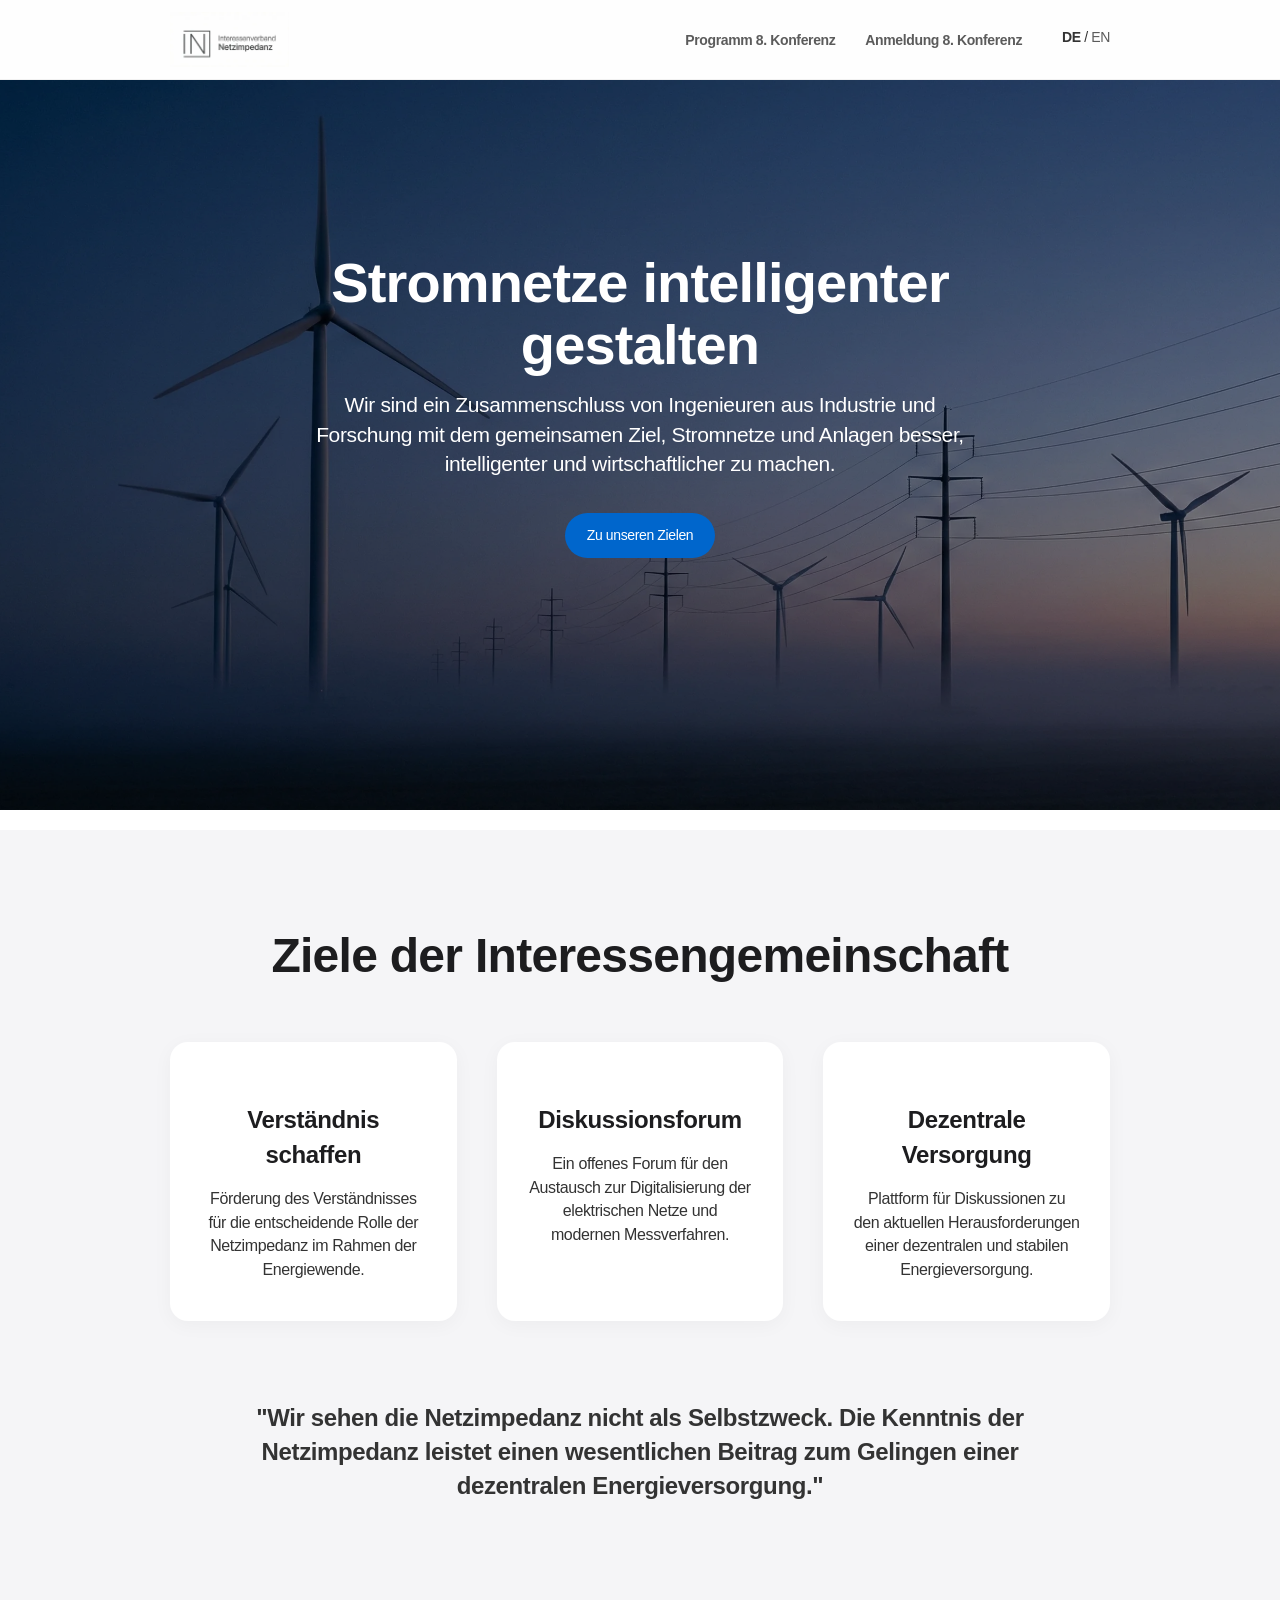
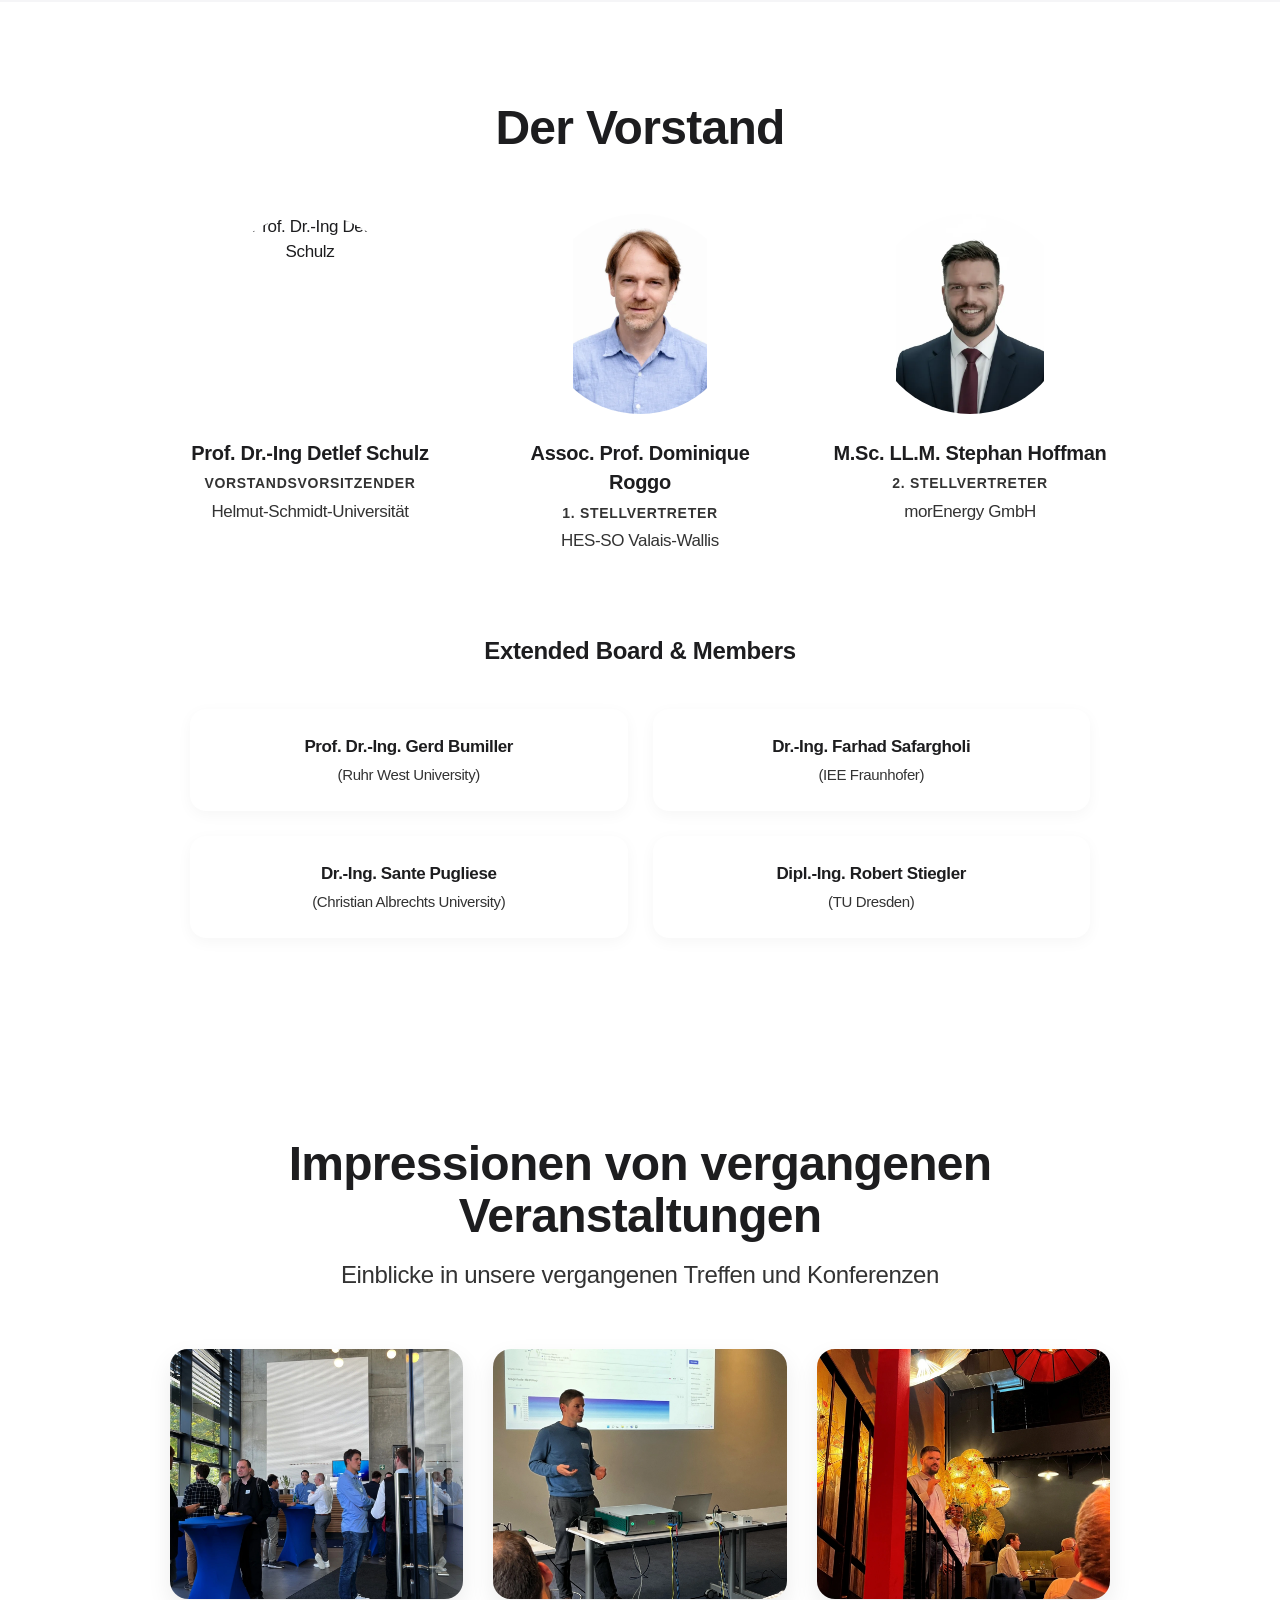
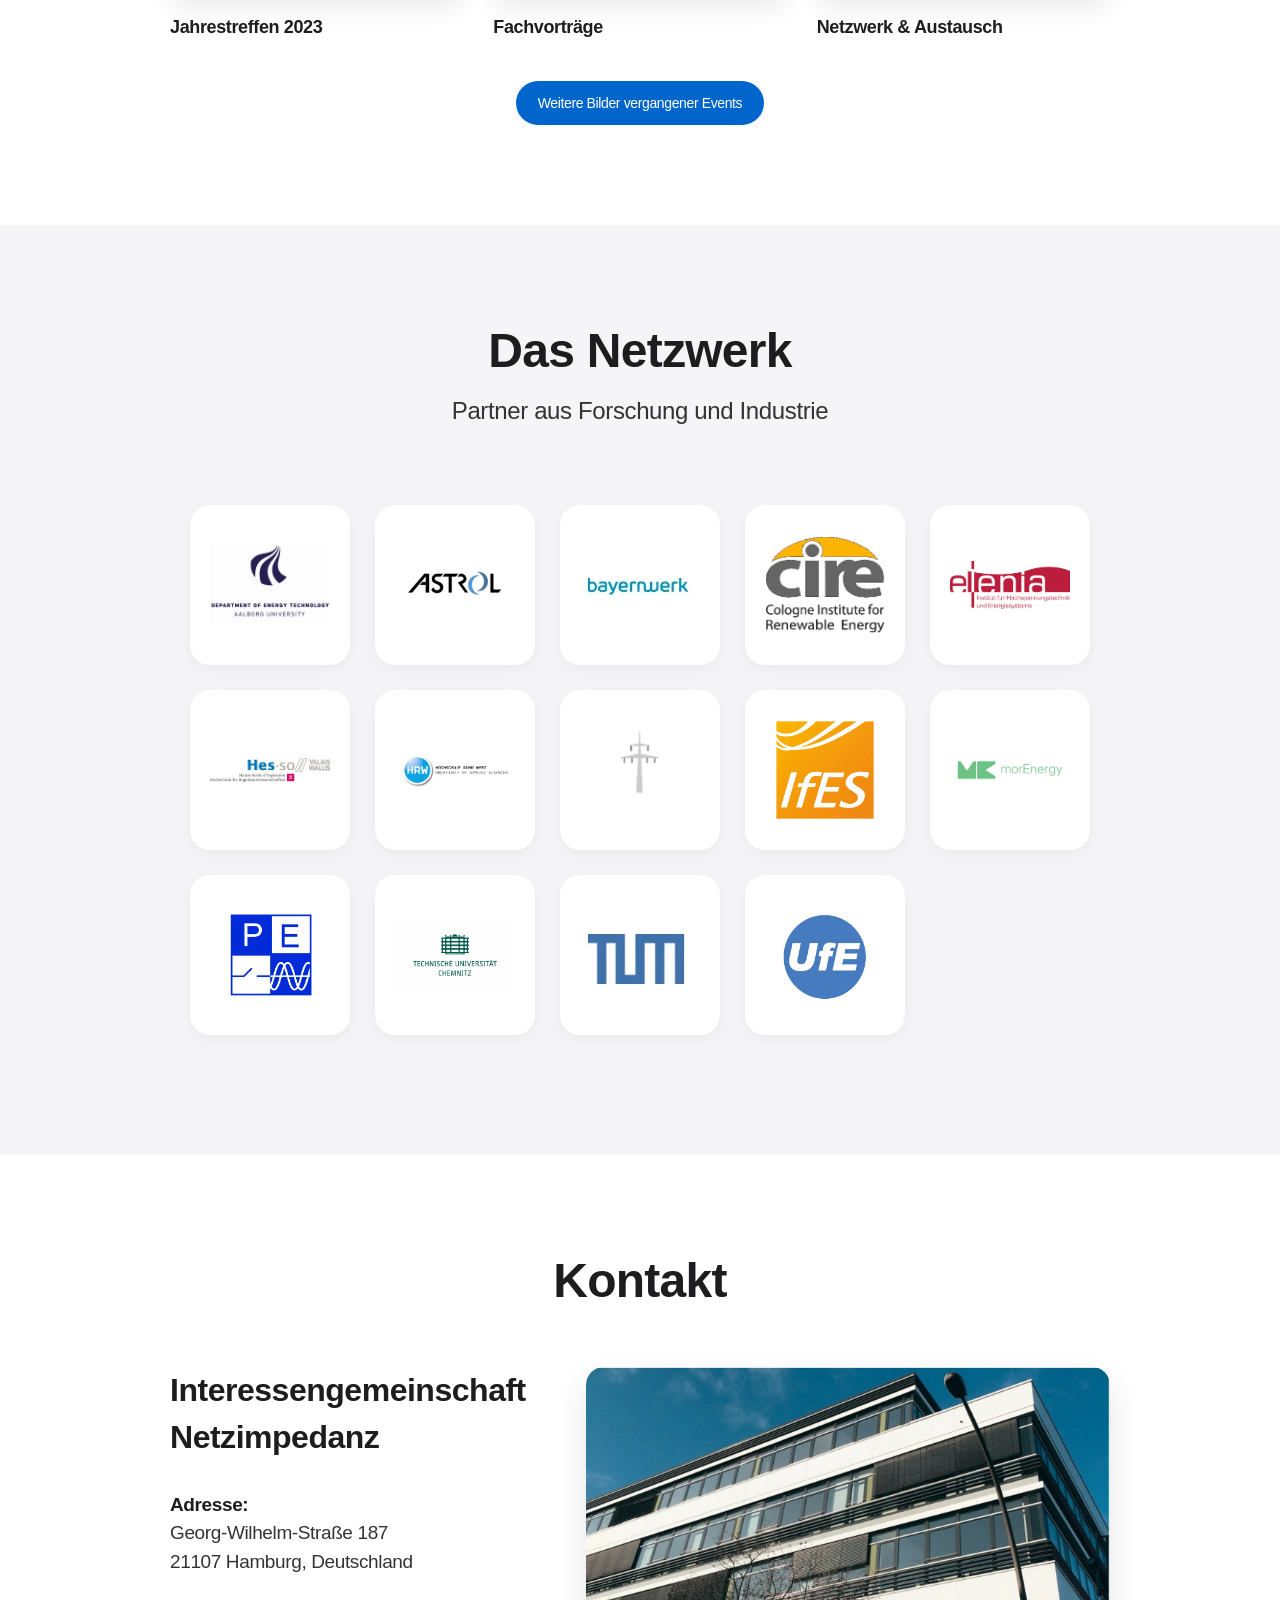
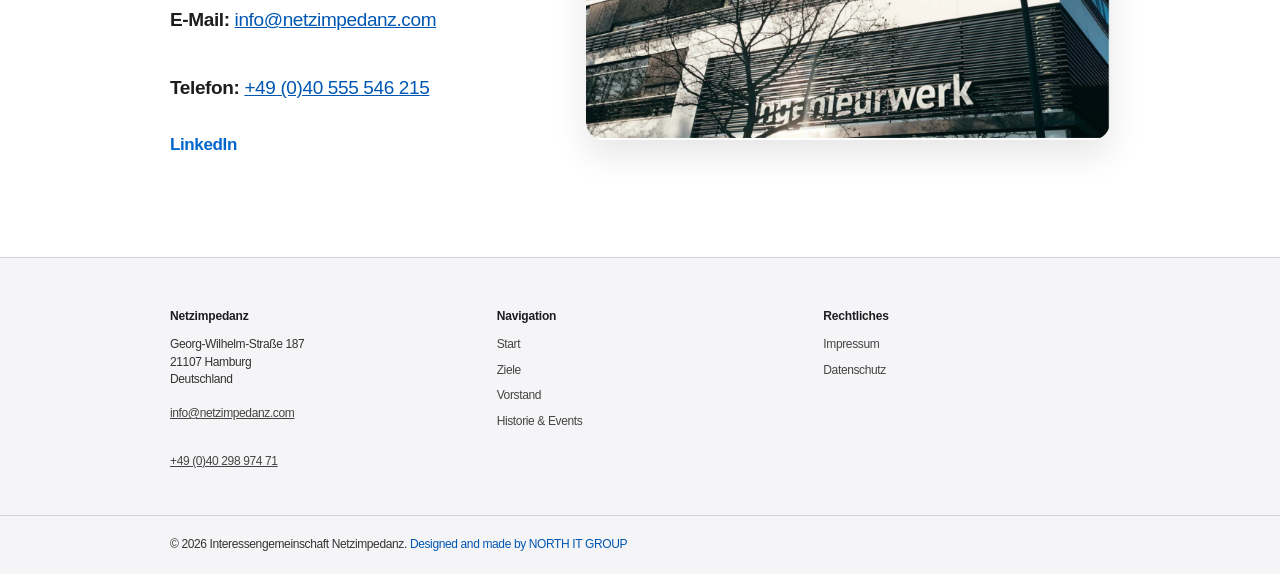
==== index.html @ a41c2d3c "Startseite: Portrait von Prof. Dr.-Ing. Detlef Schulz aktualisiert Made-with: Cursor" ====
<!DOCTYPE html>
<html lang="de">
<head>
  <meta charset="UTF-8">
  <meta name="viewport" content="width=device-width, initial-scale=1.0">

  <title>Interessengemeinschaft Netzimpedanz</title>
  <meta name="description" content="Interessengemeinschaft Netzimpedanz - Ein Zusammenschluss von Ingenieuren aus Industrie und Forschung zur Optimierung der Stromnetze. Sitz in Hamburg.">
  <meta name="keywords" content="Netzimpedanz, Stromversorgung, Energiewende, Stromnetze, Hamburg, Ingenieure, Forschung, Dezentrale Energieversorgung">

  <link rel="stylesheet" href="style.css">
  <link rel="stylesheet" href="header.css">
  <script type="application/ld+json">
    {
      "@context": "https://schema.org",
      "@type": "Organization",
      "name": "Interessengemeinschaft Netzimpedanz",
      "url": "https://www.netzimpedanz.com/",
      "logo": "https://www.netzimpedanz.com/logo-placeholder.png",
      "description": "Zusammenschluss von Ingenieuren aus Industrie und Forschung mit dem Ziel, Stromnetze und Anlagen besser, intelligenter und wirtschaftlicher zu machen.",
      "address": {
        "@type": "PostalAddress",
        "streetAddress": "Georg-Wilhelm-Straße 187",
        "addressLocality": "Hamburg",
        "postalCode": "21107",
        "addressCountry": "DE"
      },
      "contactPoint": {
        "@type": "ContactPoint",
        "telephone": "+49-40-555-546-215",
        "contactType": "customer service",
        "email": "info@netzimpedanz.com",
        "availableLanguage": ["German", "English"]
      }
    }
  </script>
</head>
<body>
<div id="header-placeholder"></div>

<section id="home" class="hero">
  <div class="hero-overlay"></div>
  <div class="container hero-content">
    <h1>Stromnetze intelligenter gestalten</h1>
    <p style="color: #fff !important">Wir sind ein Zusammenschluss von Ingenieuren aus Industrie und Forschung mit dem gemeinsamen Ziel, Stromnetze und Anlagen besser, intelligenter und wirtschaftlicher zu machen.</p>
    <a href="#goals" class="btn">Zu unseren Zielen</a>
  </div>
</section>

<section id="goals" class="section bg-light">
  <div class="container">
    <h2 class="section-title">Ziele der Interessengemeinschaft</h2>
    <div class="grid-3">
      <div class="card">
        <div class="icon-box"></div>
        <h3>Verständnis schaffen</h3>
        <p>Förderung des Verständnisses für die entscheidende Rolle der Netzimpedanz im Rahmen der Energiewende.</p>
      </div>
      <div class="card">
        <div class="icon-box"></div>
        <h3>Diskussionsforum</h3>
        <p>Ein offenes Forum für den Austausch zur Digitalisierung der elektrischen Netze und modernen Messverfahren.</p>
      </div>
      <div class="card">
        <div class="icon-box"></div>
        <h3>Dezentrale Versorgung</h3>
        <p>Plattform für Diskussionen zu den aktuellen Herausforderungen einer dezentralen und stabilen Energieversorgung.</p>
      </div>
    </div>
    <div class="highlight-text">
      <p>"Wir sehen die Netzimpedanz nicht als Selbstzweck. Die Kenntnis der Netzimpedanz leistet einen wesentlichen Beitrag zum Gelingen einer dezentralen Energieversorgung."</p>
    </div>
  </div>
</section>

<section id="board" class="section">
  <div class="container">
    <h2 class="section-title">Der Vorstand</h2>
    <div class="grid-3 team-grid">
      <div class="team-card">
        <div class="team-img">
          <img src="assets/Portrait_schulz-6a3d156c-b9c5-4ab0-93cc-2197f8a6f8f2.png" alt="Prof. Dr.-Ing Detlef Schulz">
        </div>
        <h3>Prof. Dr.-Ing Detlef Schulz</h3>
        <p class="role">Vorstandsvorsitzender</p>
        <p class="affiliation">Helmut-Schmidt-Universität</p>
      </div>
      <div class="team-card">
        <div class="team-img">
          <img src="bilder/dominique_roggo.webp" alt="Assoc. Prof. Dominique Roggo">
        </div>
        <h3>Assoc. Prof. Dominique Roggo</h3>
        <p class="role">1. Stellvertreter</p>
        <p class="affiliation">HES-SO Valais-Wallis</p>
      </div>
      <div class="team-card">
        <div class="team-img">
          <img src="bilder/stephan_hoffmann.webp" alt="M.Sc. LL.M. Stephen Hoffman">
        </div>
        <h3>M.Sc. LL.M. Stephan Hoffman</h3>
        <p class="role">2. Stellvertreter</p>
        <p class="affiliation">morEnergy GmbH</p>
      </div>
    </div>

    <div class="other-members">
      <h3>Extended Board & Members</h3>

      <div class="erweiterter-vorstand-grid">
        <div class="mitglied-karte">
          <span class="name">Prof. Dr.-Ing. Gerd Bumiller</span>
          <span class="institution">(Ruhr West University)</span>
        </div>
        <div class="mitglied-karte">
          <span class="name">Dr.-Ing. Farhad Safargholi</span>
          <span class="institution">(IEE Fraunhofer)</span>
        </div>
        <div class="mitglied-karte">
          <span class="name">Dr.-Ing. Sante Pugliese</span>
          <span class="institution">(Christian Albrechts University)</span>
        </div>
        <div class="mitglied-karte">
          <span class="name">Dipl.-Ing. Robert Stiegler</span>
          <span class="institution">(TU Dresden)</span>
        </div>
      </div>
    </div>
</section>
<section id="events" class="section">
  <div class="container">
    <h2 class="section-title">Impressionen von vergangenen Veranstaltungen</h2>
    <p class="section-subtitle">Einblicke in unsere vergangenen Treffen und Konferenzen</p>

    <div class="gallery-preview">
      <div class="gallery-item">
        <img src="history/IMG_4947.webp" alt="Jahrestreffen 2023">
        <div class="overlay">
          <span>Jahrestreffen 2023</span>
        </div>
      </div>
      <div class="gallery-item">
        <img src="history/IMG_5015.webp" alt="Fachvorträge und Diskussion">
        <div class="overlay">
          <span>Fachvorträge</span>
        </div>
      </div>
      <div class="gallery-item">
        <img src="history/IMG_5060.webp" alt="Netzwerk und Austausch">
        <div class="overlay">
          <span>Netzwerk & Austausch</span>
        </div>
      </div>
    </div>

    <div style="text-align: center; margin-top: 40px;">
      <a href="history.html" class="btn">Weitere Bilder vergangener Events</a>
    </div>
  </div>
</section>




<section id="network" class="section bg-light">
  <div class="container">
    <h2 class="section-title">Das Netzwerk</h2>
    <p class="section-subtitle">Partner aus Forschung und Industrie</p>
    <div class="logo-grid">
      <div class="partner-logo">
        <img src="bilder/logo_aalborg_energy_technology.webp" alt="Aalborg University Energy Technology">
      </div>

      <div class="partner-logo">
        <img src="bilder/logo-astrol.webp" alt="Astrol">
      </div>

      <div class="partner-logo">
        <img src="bilder/logo-bayernwerk.webp" alt="Bayernwerk">
      </div>

      <div class="partner-logo">
        <img src="bilder/logo-cire-cologne-institute-renewable-energy-transparent.webp" alt="CIRE Cologne Institute">
      </div>

      <div class="partner-logo">
        <img src="bilder/logo-elenia-institut-hochspannung-energiesysteme.webp" alt="Elenia Institut">
      </div>

      <div class="partner-logo">
        <img src="bilder/logo-hes-so-valais-wallis.webp" alt="HES-SO Valais Wallis">
      </div>

      <div class="partner-logo">
        <img src="bilder/logo-hrw-hochschule-ruhr-west.webp" alt="Hochschule Ruhr West">
      </div>

      <div class="partner-logo">
        <img src="bilder/logo-ieeh-hochspannungstechnik.webp" alt="IEEH Hochspannungstechnik">
      </div>

      <div class="partner-logo">
        <img src="bilder/logo-ifes-institut-energiesysteme.webp" alt="IFES Institut Energiesysteme">
      </div>

      <div class="partner-logo">
        <img src="bilder/logo-morenergy.webp" alt="morEnergy GmbH">
      </div>

      <div class="partner-logo">
        <img src="bilder/logo-power-engineering.webp" alt="Chair of Power Electronics">
      </div>

      <div class="partner-logo">
        <img src="bilder/logo-tu-chemnitz.webp" alt="TU Chemnitz">
      </div>

      <div class="partner-logo">
        <img src="bilder/logo-tum.webp" alt="TUM">
      </div>

      <div class="partner-logo">
        <img src="bilder/logo-ufe-university-energy.webp" alt="UfE University Energy">
      </div>
    </div>
  </div>
</section>

<section id="contact" class="section contact-section">
  <div class="container">
    <h2 class="section-title">Kontakt</h2>
    <div class="contact-wrapper">
      <div class="contact-info">
        <h3>Interessengemeinschaft Netzimpedanz</h3>
        <p><strong>Adresse:</strong><br>Georg-Wilhelm-Straße 187<br>21107 Hamburg, Deutschland</p>
        <p><strong>E-Mail:</strong> <a href="mailto:info@netzimpedanz.com">info@netzimpedanz.com</a></p>
        <p><strong>Telefon:</strong> <a href="tel:+49040555546215">+49 (0)40 555 546 215</a></p>
        <div class="socials">
          <strong><a href="https://www.linkedin.com/company/interessenverband-netzimpedanz">LinkedIn</a></strong>
        </div>
      </div>
      <div class="contact-map">
        <div class="map-frame">
          <img src="bilder/Ingenieurwerk.webp" alt="Standort Hamburg">
        </div>
      </div>
    </div>
  </div>
</section>

<div id="footer-placeholder"></div>

<script src="main.js" defer></script>

</body>
</html>
---- style.css ----
/* =========================================
   1. VARIABLES & RESET
   ========================================= */
:root {
    --bg-color: #ffffff;
    --bg-light: #f5f5f7; /* Apple Hellgrau */
    --text-primary: #1d1d1f; /* Fast Schwarz */
    --text-secondary: #86868b; /* Apple Grau */
    --accent-color: #0066cc; /* Apple Blau */
    --accent-hover: #004499;
    --nav-height: 80px; /* Synchron mit header.css */
    --container-width: 980px;
    --font-stack: -apple-system, BlinkMacSystemFont, "Segoe UI", Roboto, "Helvetica Neue", Arial, sans-serif;
    --transition: all 0.4s cubic-bezier(0.25, 0.1, 0.25, 1);
}

* {
    margin: 0;
    padding: 0;
    box-sizing: border-box;
    -webkit-font-smoothing: antialiased;
    -moz-osx-font-smoothing: grayscale;
}

body {
    font-family: var(--font-stack);
    background-color: var(--bg-color);
    color: var(--text-primary);
    line-height: 1.47059;
    font-weight: 400;
    letter-spacing: -0.022em;
    font-size: 17px;
    padding-top: var(--nav-height); /* Verhindert, dass Inhalt hinter Header rutscht */
}

h1, h2, h3 {
    font-weight: 600;
    color: var(--text-primary);
    margin-bottom: 0.5em;
    letter-spacing: -0.015em;
}

a {
    text-decoration: none;
    color: inherit;
    transition: color 0.2s ease;
}

ul {
    list-style: none;
}

img {
    max-width: 100%;
    display: block;
    height: auto;
}

/* =========================================
   2. LAYOUT UTILITIES & TYPOGRAPHY
   ========================================= */
.container {
    max-width: var(--container-width);
    margin: 0 auto;
    padding: 0 20px;
}

.section {
    padding: 100px 0;
}

.bg-light {
    background-color: var(--bg-light);
}

.section-title {
    font-size: 48px;
    line-height: 1.08;
    font-weight: 700;
    text-align: center;
    margin-bottom: 60px;
}

.section-subtitle {
    font-size: 24px;
    line-height: 1.16;
    font-weight: 400;
    text-align: center;
    color: var(--text-secondary);
    margin-top: -40px;
    margin-bottom: 60px;
    max-width: 700px;
    margin-left: auto;
    margin-right: auto;
}

/* Buttons (Pillen-Design) */
.btn {
    display: inline-block;
    padding: 12px 22px;
    background: var(--accent-color);
    color: #fff;
    border-radius: 980px;
    font-size: 14px;
    font-weight: 400;
    transition: var(--transition);
}

.btn:hover {
    background: var(--accent-hover);
    transform: scale(1.02);
}

/* =========================================
   3. HERO SECTION
   ========================================= */
.hero {
    height: 90vh;
    background: url('bilder/windenergie-netzinfrastruktur.webp') no-repeat center center/cover;
    position: relative;
    display: flex;
    align-items: center;
    justify-content: center;
    text-align: center;
    margin-bottom: 20px;
    margin-top: -80px; /* Ausgleich für Body Padding, damit Hero ganz oben ist */
}

.hero-overlay {
    position: absolute;
    top: 0;
    left: 0;
    width: 100%;
    height: 100%;
    background: rgba(0, 0, 0, 0.4);
}

.hero-content {
    position: relative;
    z-index: 2;
    max-width: 700px;
    color: #fff;
}

.hero-content h1 {
    font-size: 56px;
    font-weight: 700;
    margin-bottom: 15px;
    line-height: 1.1;
    color: #fff !important;
}

.hero-content p {
    font-size: 21px;
    font-weight: 400;
    margin-bottom: 35px;
    line-height: 1.4;
    color: #fff;
}

/* =========================================
   4. GOALS (CARDS)
   ========================================= */
.grid-3 {
    display: grid;
    grid-template-columns: repeat(auto-fit, minmax(280px, 1fr));
    gap: 40px;
}

.card {
    background: var(--bg-color);
    padding: 40px 30px;
    border-radius: 18px;
    text-align: center;
    transition: var(--transition);
    box-shadow: 0 4px 20px rgba(0,0,0,0.04);
}

.card:hover {
    transform: scale(1.02);
    box-shadow: 0 10px 30px rgba(0,0,0,0.08);
}

.icon-box {
    font-size: 40px;
    margin-bottom: 20px;
}

.card h3 {
    font-size: 24px;
    margin-bottom: 15px;
}

.card p {
    color: var(--text-secondary);
    font-size: 16px;
}

.highlight-text {
    margin-top: 80px;
    text-align: center;
    font-size: 24px;
    line-height: 1.4;
    font-weight: 600;
    color: var(--text-primary);
    max-width: 800px;
    margin-left: auto;
    margin-right: auto;
}

/* =========================================
   5. TEAM & BOARD
   ========================================= */
.team-grid {
    gap: 50px;
}

.team-card {
    background: transparent;
    text-align: center;
}

.team-img img {
    width: 200px;
    height: 200px;
    border-radius: 50%;
    object-fit: contain; /* Verhindert Abschneiden von Gesichtern */
    margin: 0 auto 25px;
}

.team-card h3 {
    font-size: 20px;
    margin-bottom: 5px;
}

.role {
    color: var(--accent-color);
    font-size: 14px;
    font-weight: 600;
    margin-bottom: 5px;
    text-transform: uppercase;
    letter-spacing: 0.05em;
}

/* Erweiterter Vorstand (Visitenkarten) */
.other-members {
    margin-top: 80px;
}

.other-members h3 {
    text-align: center;
    margin-bottom: 40px;
    font-size: 24px;
}

.erweiterter-vorstand-grid {
    display: grid;
    grid-template-columns: repeat(2, 1fr);
    gap: 25px;
    max-width: 900px;
    margin: 0 auto;
}

.mitglied-karte {
    background: #ffffff;
    padding: 25px;
    border-radius: 16px;
    box-shadow: 0 4px 15px rgba(0,0,0,0.04);
    display: flex;
    flex-direction: column;
    justify-content: center;
    text-align: center;
    transition: transform 0.3s ease, box-shadow 0.3s ease;
}

.mitglied-karte:hover {
    transform: translateY(-5px);
    box-shadow: 0 10px 25px rgba(0,0,0,0.08);
}

.mitglied-karte .name {
    font-weight: 600;
    font-size: 17px;
    color: var(--text-primary);
    margin-bottom: 5px;
}

.mitglied-karte .institution {
    font-size: 15px;
    color: var(--text-secondary);
}

/* =========================================
   6. GALLERY / EVENTS (HOME & HISTORY)
   ========================================= */

/* A. STARTSEITE (Preview) - Fixierte 3 Spalten */
.gallery-preview {
    display: grid;
    grid-template-columns: repeat(3, 1fr); /* Zwingend 3 Spalten */
    gap: 30px;
    margin-top: 50px;
}

.gallery-item {
    position: relative;
    overflow: visible;
}

.gallery-item img {
    width: 100%;
    height: 250px; /* Einheitliche Höhe */
    object-fit: cover; /* Sauberes Zuschneiden */
    border-radius: 18px;
    box-shadow: 0 10px 25px rgba(0,0,0,0.08);
    transition: transform 0.3s ease;
}

.gallery-item:hover img {
    transform: translateY(-5px);
}

.gallery-item .overlay {
    margin-top: 15px;
    font-weight: 600;
    font-size: 18px;
    color: var(--text-primary);
}

/* B. HISTORIE SEITE (Full Grid) - Flexibel */
.full-gallery-grid {
    display: grid;
    grid-template-columns: repeat(auto-fill, minmax(250px, 1fr));
    gap: 20px;
}

.full-gallery-grid img {
    width: 100%;
    height: 250px;
    object-fit: cover;
    border-radius: 12px;
    box-shadow: 0 4px 15px rgba(0,0,0,0.05);
    transition: transform 0.3s ease, box-shadow 0.3s ease;
    cursor: pointer;
}

.full-gallery-grid img:hover {
    transform: scale(1.03);
    box-shadow: 0 12px 25px rgba(0,0,0,0.1);
    z-index: 1;
}

/* =========================================
   7. NETWORK (PARTNER LOGOS)
   ========================================= */
.logo-grid {
    display: grid;
    grid-template-columns: repeat(auto-fit, minmax(150px, 1fr));
    gap: 25px;
    justify-content: center;
    padding: 20px;
}

.partner-logo {
    aspect-ratio: 1 / 1;
    display: flex;
    align-items: center;
    justify-content: center;
    background-color: #ffffff;
    border-radius: 20px;
    padding: 20px;
    box-shadow: 0 4px 15px rgba(0,0,0,0.05);
    transition: all 0.3s ease;
    overflow: hidden;
}

.partner-logo:hover {
    transform: translateY(-5px) scale(1.03);
    box-shadow: 0 10px 25px rgba(0,0,0,0.1);
}

.partner-logo img {
    filter: none; /* Farbe! */
    opacity: 1;
    max-width: 100%;
    max-height: 100%;
    width: auto;
    height: auto;
    object-fit: contain;
    transition: transform 0.3s ease;
}

.partner-logo:hover img {
    transform: scale(1.1);
}

/* =========================================
   8. CONTACT
   ========================================= */
.contact-section {
    background: var(--bg-color);
}

.contact-wrapper {
    display: flex;
    gap: 60px;
    align-items: flex-start;
}

.contact-info {
    flex: 1;
}

.contact-info h3 {
    font-size: 32px;
    margin-bottom: 30px;
}

.contact-info p {
    font-size: 19px;
    line-height: 1.5;
    margin-bottom: 20px;
    color: var(--text-secondary);
}

.contact-info strong {
    color: var(--text-primary);
}

.contact-info a {
    color: var(--accent-color);
}

.map-frame img {
    border-radius: 18px;
    box-shadow: 0 15px 35px rgba(0,0,0,0.1);
}

.social-icon {
    display: inline-block;
    width: 36px;
    height: 36px;
    line-height: 36px;
    text-align: center;
    background: #e0e0e0;
    color: #333;
    font-size: 12px;
    margin-right: 5px;
    border-radius: 50%;
}

.social-icon:hover {
    background: var(--accent-color);
    color: #fff;
}

/* =========================================
   9. FOOTER
   ========================================= */
.main-footer {
    background-color: #f5f5f7;
    color: #86868b;
    padding-top: 50px;
    font-size: 12px;
    border-top: 1px solid #d2d2d7;
}

.footer-grid {
    display: grid;
    grid-template-columns: repeat(auto-fit, minmax(200px, 1fr));
    gap: 40px;
    padding-bottom: 30px;
}

.footer-col h3 {
    color: #1d1d1f;
    font-size: 12px;
    font-weight: 600;
    margin-bottom: 10px;
    text-transform: none;
}

.footer-links li {
    margin-bottom: 8px;
}

.footer-links a, .footer-contact a {
    color: #424245;
}

.footer-links a:hover, .footer-contact a:hover {
    color: #000;
    text-decoration: underline;
}

.footer-bottom {
    background-color: #f5f5f7;
    border-top: 1px solid #d2d2d7;
    padding: 20px 0;
    color: #86868b;
    text-align: left;
}

/* =========================================
   10. MOBILE / RESPONSIVE
   ========================================= */
@media (max-width: 900px) {
    .gallery-preview {
        grid-template-columns: 1fr; /* Galerie Startseite untereinander */
    }
}

@media (max-width: 768px) {
    .section-title {
        font-size: 36px;
    }
    .hero-content h1 {
        font-size: 40px;
    }
    .erweiterter-vorstand-grid {
        grid-template-columns: 1fr;
    }
    .contact-wrapper {
        flex-direction: column;
    }
    .footer-grid {
        grid-template-columns: 1fr;
        text-align: left;
    }
}

/* =========================================
   FORMULAR STYLING (Apple Style)
   ========================================= */

.form-container {
    max-width: 600px; /* Schmaler, damit es edel wirkt */
    margin: 0 auto;
    background: #fff;
    padding: 40px;
    border-radius: 20px;
    box-shadow: 0 10px 30px rgba(0,0,0,0.05);
}

.form-group {
    margin-bottom: 25px;
    text-align: left;
}

.form-group label {
    display: block;
    margin-bottom: 8px;
    font-weight: 600;
    font-size: 14px;
    color: var(--text-primary);
}

.form-group input,
.form-group textarea,
.form-group select {
    width: 100%;
    padding: 14px 16px;
    font-size: 16px;
    font-family: inherit;
    color: var(--text-primary);
    background-color: #f5f5f7; /* Apple Input Grau */
    border: 1px solid transparent;
    border-radius: 12px; /* Apple Input Radius */
    transition: all 0.3s ease;
    -webkit-appearance: none; /* Entfernt Standard-Browser-Styles */
}

.form-group input:focus,
.form-group textarea:focus {
    background-color: #fff;
    border-color: var(--accent-color);
    outline: none;
    box-shadow: 0 0 0 4px rgba(0, 102, 204, 0.1);
}

.form-group textarea {
    resize: vertical; /* Nur vertikal verstellbar */
    min-height: 120px;
}

.checkbox-group {
    display: flex;
    align-items: flex-start;
    gap: 10px;
    font-size: 14px;
    color: var(--text-secondary);
}

.checkbox-group input {
    width: auto;
    margin-top: 3px;
}
/* =========================================
   REGISTRIERUNGSEITE CONTENT STYLING
   ========================================= */

.registration-intro {
    max-width: 800px;
    margin: 0 auto 60px auto; /* Zentriert, Abstand nach unten zum Formular */
    text-align: center;
}

/* Gesamtbox Ort/Text/Datum: immer linksbündig, auch wenn programm.css spät lädt oder in Safari */
.registration-intro .reg-info-box,
.registration-intro .reg-info-box .reg-info-col {
    text-align: left;
}

/* Große Überschrift */
.reg-title {
    font-size: 40px; /* Groß und dominant */
    line-height: 1.1;
    font-weight: 700;
    margin-bottom: 15px;
    color: var(--text-primary);
}

/* Untertitel in Grau */
.reg-subtitle {
    font-size: 24px;
    font-weight: 400;
    color: var(--text-secondary);
    margin-bottom: 40px;
}

/* Fließtext */
.reg-text {
    font-size: 18px;
    line-height: 1.6;
    color: var(--text-primary);
    margin-bottom: 40px;
}

/* Die graue Box mit den Highlights */
.reg-highlights {
    background-color: var(--bg-light); /* Apple Hellgrau */
    padding: 30px;
    border-radius: 20px; /* Weiche Ecken */
    text-align: left; /* Text darin linksbündig */
    margin-bottom: 30px;
}

.highlight-intro {
    font-weight: 600;
    margin-bottom: 20px;
    font-size: 18px;
}

.reg-highlights ul {
    list-style: none;
    padding: 0;
    margin: 0;
}

.reg-highlights li {
    display: flex; /* Damit Icon und Text sauber nebeneinander stehen */
    align-items: flex-start;
    margin-bottom: 15px;
    font-size: 16px;
    line-height: 1.5;
    color: var(--text-primary);
}

.reg-highlights li:last-child {
    margin-bottom: 0;
}

/* Das Häkchen Icon */
.check-icon {
    color: var(--accent-color); /* Apple Blau */
    font-weight: bold;
    font-size: 18px;
    margin-right: 12px;
    margin-top: -2px; /* Feinjustierung der Höhe */
    flex-shrink: 0; /* Verhindert, dass das Icon gequetscht wird */
}

/* Call for Participation Text */
.reg-cfp {
    font-size: 16px;
    color: var(--text-secondary);
    line-height: 1.5;
    max-width: 700px;
    margin: 0 auto; /* Zentriert diesen Block */
}

.reg-cfp strong {
    color: var(--accent-color); /* Hervorhebung in Blau */
}

/* Mobile Anpassung */
@media (max-width: 768px) {
    .reg-title {
        font-size: 32px;
    }
    .reg-subtitle {
        font-size: 20px;
    }
    .reg-highlights {
        padding: 20px;
    }
}

/* =========================================
   FIX FÜR CHECKBOX (UI/UX) - FINAL
   ========================================= */

/* Der Container: Flexbox sorgt dafür, dass Box und Text nebeneinander stehen */
.checkbox-group {
    display: flex;
    align-items: flex-start;
    gap: 12px;
    margin-top: 20px;
}

/* Die Checkbox selbst stylen */
.checkbox-group input[type="checkbox"] {
    /* 1. GRÖSSE: Zwingt die Box klein zu bleiben (überschreibt width: 100%) */
    width: 20px !important;
    height: 20px !important;

    /* 2. OPTIK: Zwingt den Browser, es wieder als Checkbox zu rendern */
    -webkit-appearance: checkbox !important;
    appearance: auto !important;

    /* 3. LAYOUT: Verhindert Verzerren */
    flex-shrink: 0;
    margin-top: 2px;
    padding: 0 !important; /* Innenabstand entfernen */
    border: none !important; /* Rahmen vom Textfeld-Style entfernen */
    background: transparent !important; /* Hintergrund entfernen */

    /* 4. FARBE: Apple-Blau für den Haken/Hintergrund wenn aktiv */
    accent-color: #0071e3;
    cursor: pointer;
}

/* Das Label daneben klickbar machen */
.checkbox-group label {
    cursor: pointer;
    font-size: 14px;
    line-height: 1.5;
    color: var(--text-primary);
    margin: 0;
    width: auto; /* Label darf nicht 100% breit sein */
    user-select: none;
}
/* Macht Telefon- und Mail-Links fingerfreundlich */
a[href^="mailto:"],
a[href^="tel:"] {
    display: inline-block; /* Wichtig, damit Padding wirkt */
    padding: 12px 0;       /* 12 Pixel Platz oben und unten */
    min-height: 48px;      /* Mindesthöhe für Touch-Targets */
    line-height: 24px;     /* Vertikale Ausrichtung */
    color: #0056b3;        /* Ein dunkleres Blau für besseren Kontrast */
    text-decoration: underline; /* Unterstreichung hilft beim Erkennen */
}
/* =========================================
   11. ACCESSIBILITY / KONTRAST FIXES
   (Google PageSpeed Optimierung)
   ========================================= */

/* 1. Texte dunkler machen (löst "Insufficient Contrast") */
/* Wir ändern das helle #86868b zu einem dunklen #333333 */
p,
.card p,
.mitglied-karte .institution,
.contact-info p,
.section-subtitle,
.reg-subtitle,
li {
    color: #333333 !important;
}

/* 2. Links kontrastreicher machen */
a {
    color: #0056b3; /* Etwas dunkleres Blau als das Standard-Apple-Blau */
}

/* 3. Footer Links lesbar halten */
.footer-links a,
.footer-contact a {
    color: #444444 !important;
}

.footer-links a:hover,
.footer-contact a:hover {
    color: #000000 !important;
}
---- header.css ----
/* header.css */

/* Der Header Container */
.header {
    position: fixed;
    top: 0;
    width: 100%;
    /* Greift auf die Variable aus style.css zu - wird unten definiert */
    height: var(--nav-height);
    z-index: 9999;
    background-color: #FEFEFE; /* weiß, passend zum Logo */
    border-bottom: 1px solid rgba(0,0,0,0.05); /* Sehr dezente Linie */
}

/* Flexbox Layout für den Inhalt */
.header-container {
    height: 100%;
    display: flex;
    justify-content: space-between;
    align-items: center;
    max-width: var(--container-width);
    margin: 0 auto;
    padding: 0 20px;
}

/* Logo Anpassung */
.logo a {
    display: flex;
    align-items: center;
    height: 100%;
}

.logo img {
    /* Logo Größe anpassen an den höheren Header */
    height: 55px;
    width: auto;
    object-fit: contain;
}

/* Navigation Liste */
.nav-list {
    display: flex;
    gap: 30px;
    list-style: none;
}

.nav-list li a {
    font-size: 14px; /* Apple nutzt eher kleine, feine Schriften */
    color: #333;
    text-decoration: none;
    opacity: 0.8;
    transition: opacity 0.2s, color 0.2s;
    font-weight: 400;
}

.nav-list li a:hover, .nav-list li a.active {
    opacity: 1;
    color: var(--accent-color); /* Nutzt das Blau aus style.css */
}

/* Sprachumschalter */
.lang-switch {
    font-size: 14px;
    margin-left: 10px;
    color: #333;
}

.lang-switch a {
    opacity: 0.5;
}

.lang-switch .active {
    font-weight: 600;
    opacity: 1;
    cursor: default;
}

/* --- Burger Menu (Mobile) --- */
.burger {
    display: none;
    cursor: pointer;
}

.burger div {
    width: 22px;
    height: 2px;
    background-color: #333;
    margin: 4px;
    border-radius: 2px;
    transition: all 0.3s ease;
}

/* Mobile Anpassungen */
@media (max-width: 768px) {
    .nav-list {
        position: absolute;
        right: 0;
        top: var(--nav-height);
        height: calc(100vh - var(--nav-height));
        background-color: #ffffff;
        display: flex;
        flex-direction: column;
        align-items: center;
        width: 100%;
        transform: translateX(100%);
        transition: transform 0.4s ease-in-out;
        padding-top: 50px;
        box-shadow: -2px 5px 10px rgba(0,0,0,0.05);
    }

    .nav-list li {
        margin: 20px 0;
        opacity: 0;
    }

    .nav-list li a {
        font-size: 20px;
    }

    .burger {
        display: block;
    }
}

/* Animation Klassen für Mobile Menu */
.nav-active {
    transform: translateX(0%);
}

@keyframes navLinkFade {
    from { opacity: 0; transform: translateX(50px); }
    to { opacity: 1; transform: translateX(0); }
}

.nav-active li {
    animation: navLinkFade 0.5s ease forwards 0.3s;
}

/* Burger Animation zu X */
.toggle .line1 { transform: rotate(-45deg) translate(-5px, 6px); }
.toggle .line2 { opacity: 0; }
.toggle .line3 { transform: rotate(45deg) translate(-5px, -6px); }
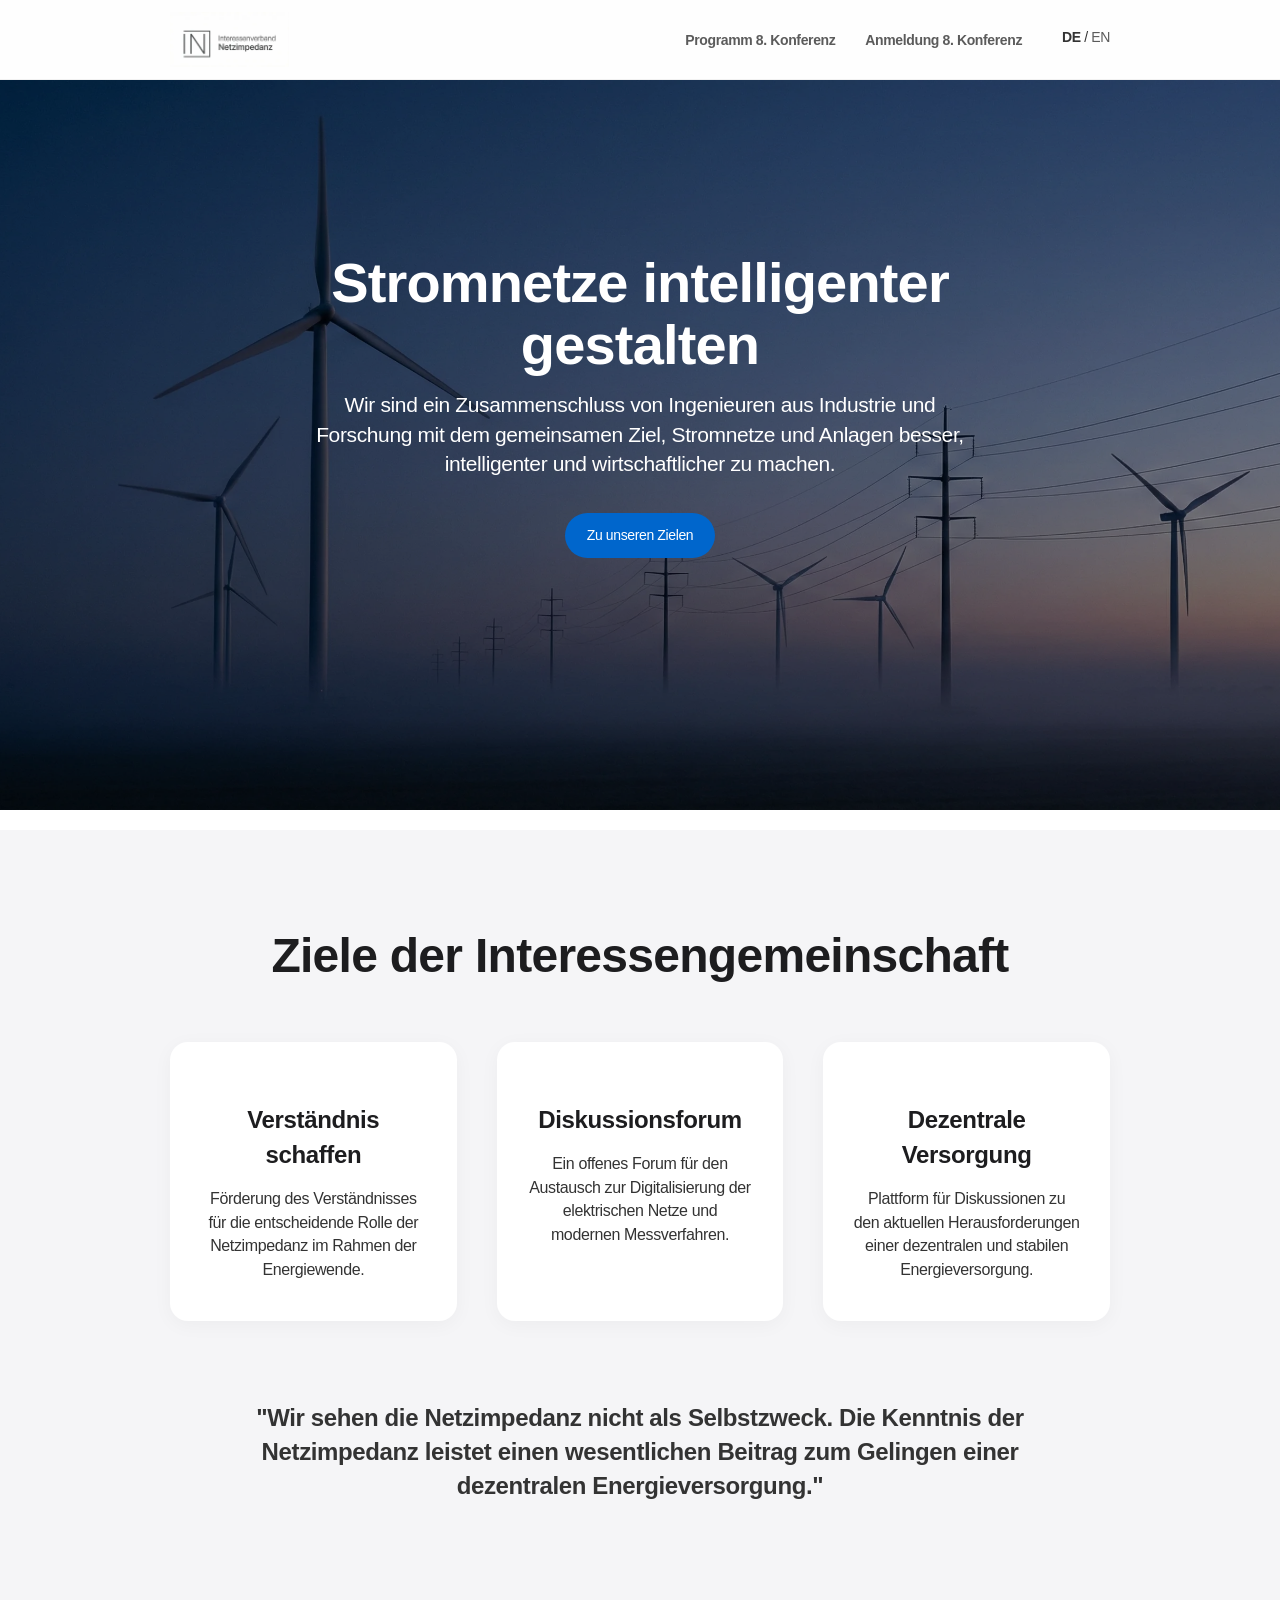
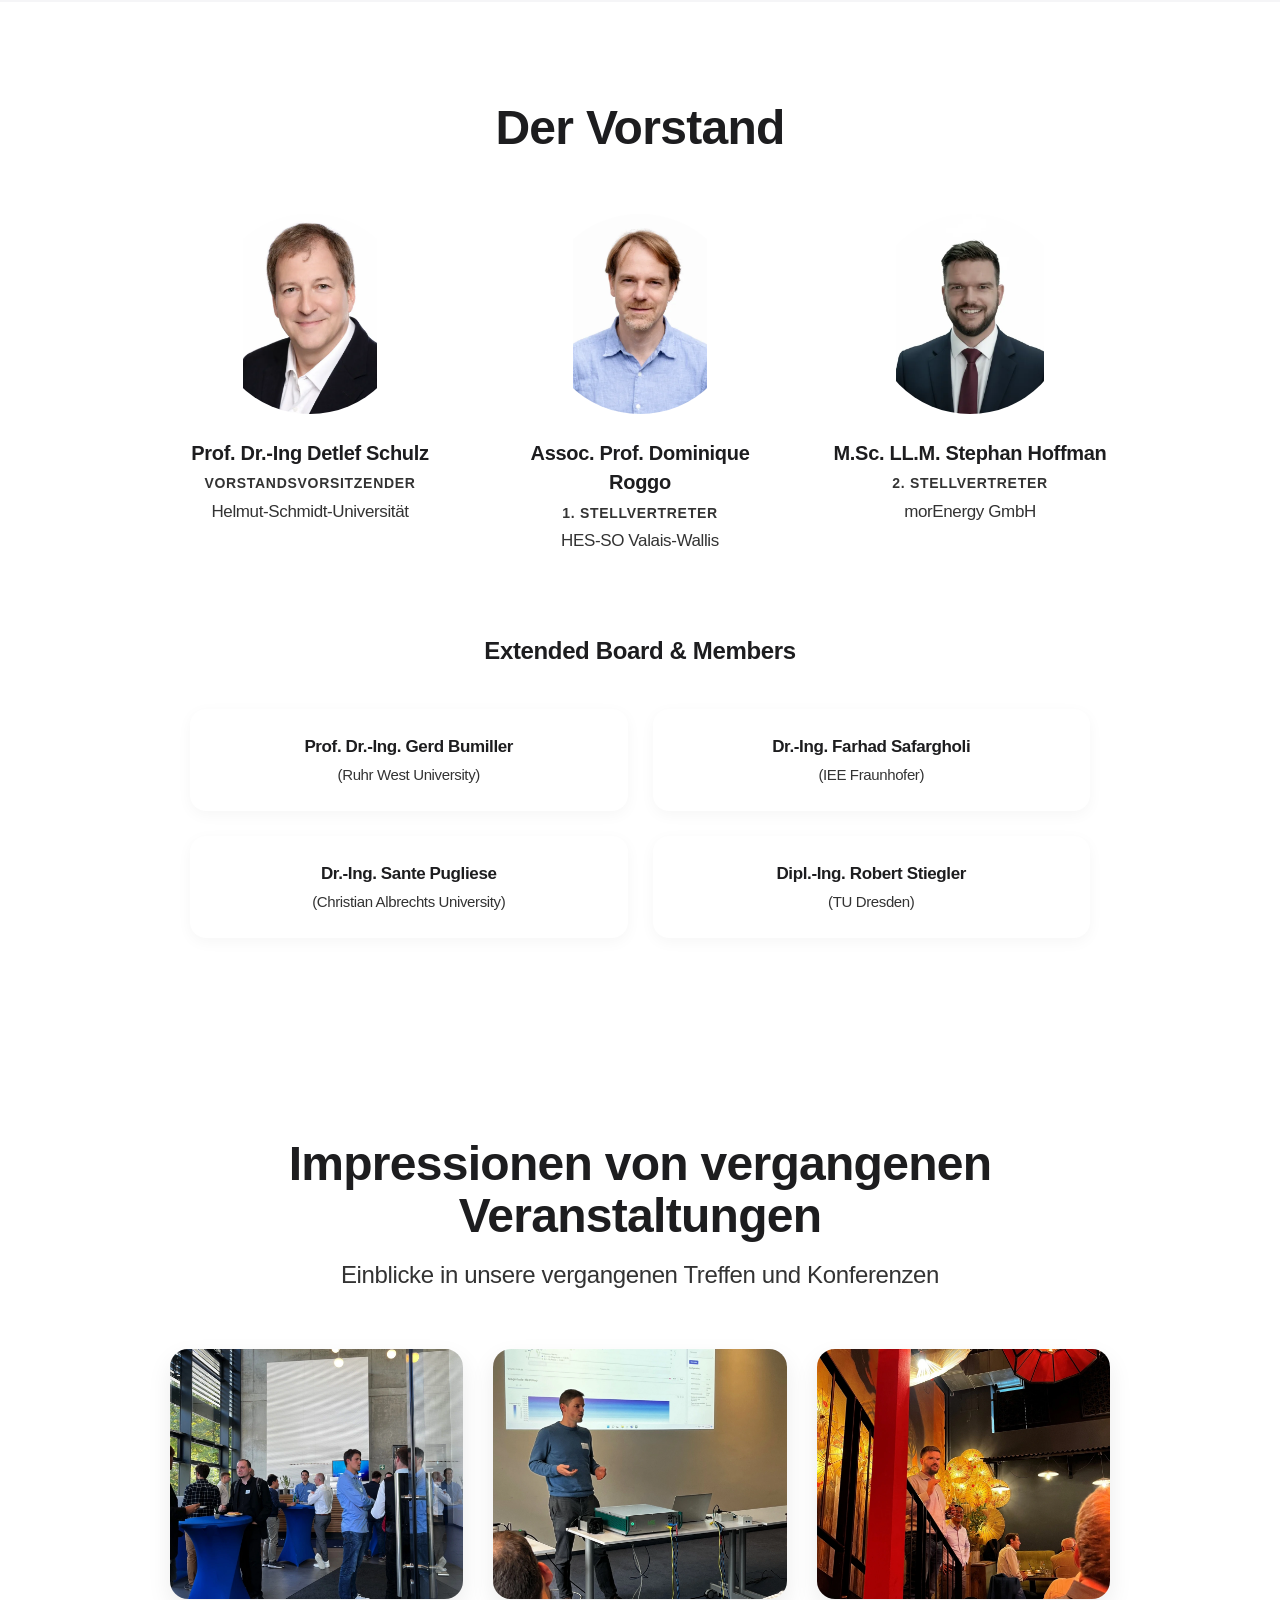
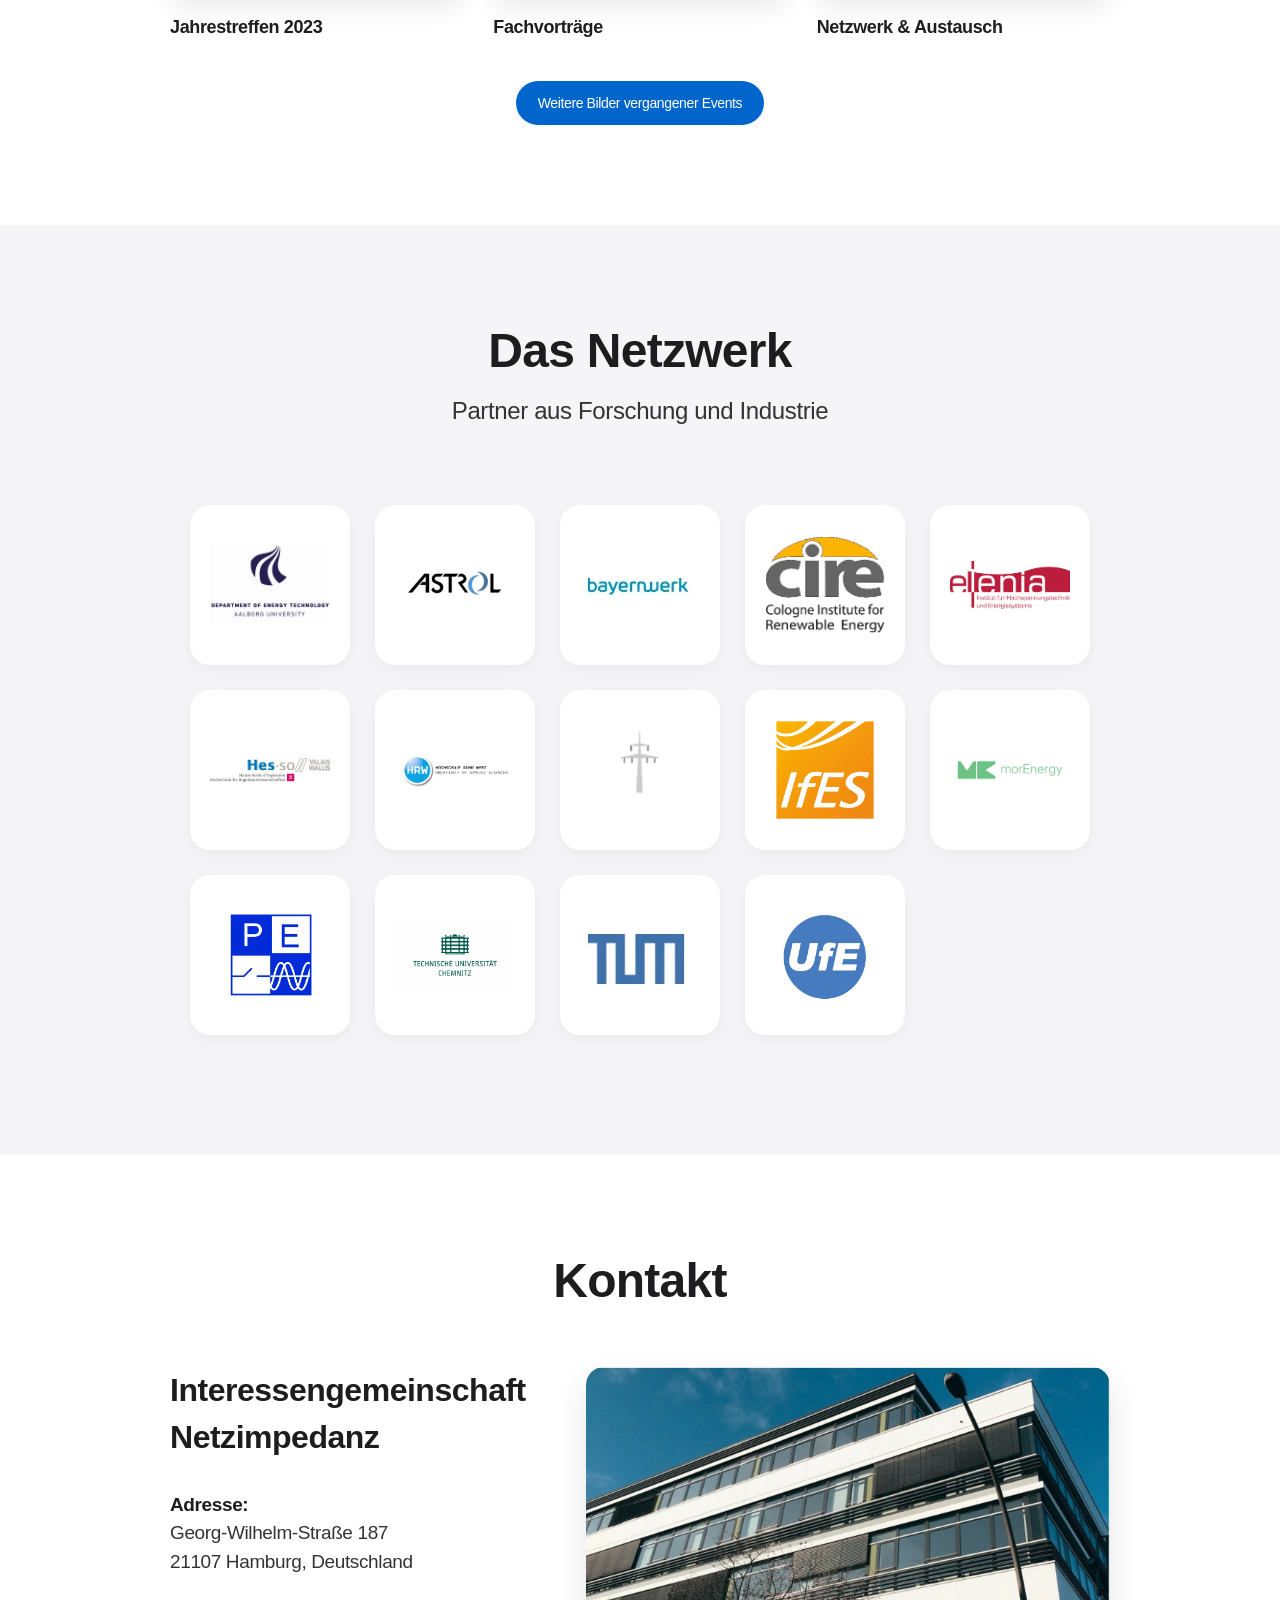
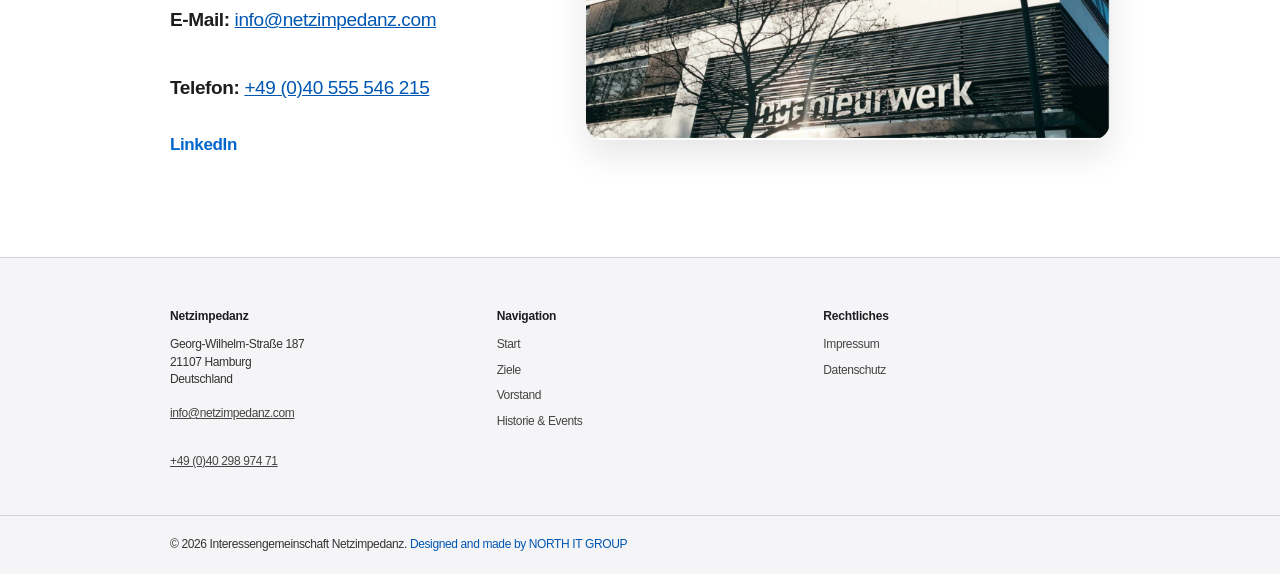
==== commit 24f1e799: "Startseite: Portrait-Quelle wieder auf bilder/detlef_schulz.webp korrigiert Made-with: Cursor" ====
--- a/index.html
+++ b/index.html
@@ -79,7 +79,7 @@
     <div class="grid-3 team-grid">
       <div class="team-card">
         <div class="team-img">
-          <img src="assets/Portrait_schulz-6a3d156c-b9c5-4ab0-93cc-2197f8a6f8f2.png" alt="Prof. Dr.-Ing Detlef Schulz">
+          <img src="bilder/detlef_schulz.webp" alt="Prof. Dr.-Ing Detlef Schulz">
         </div>
         <h3>Prof. Dr.-Ing Detlef Schulz</h3>
         <p class="role">Vorstandsvorsitzender</p>
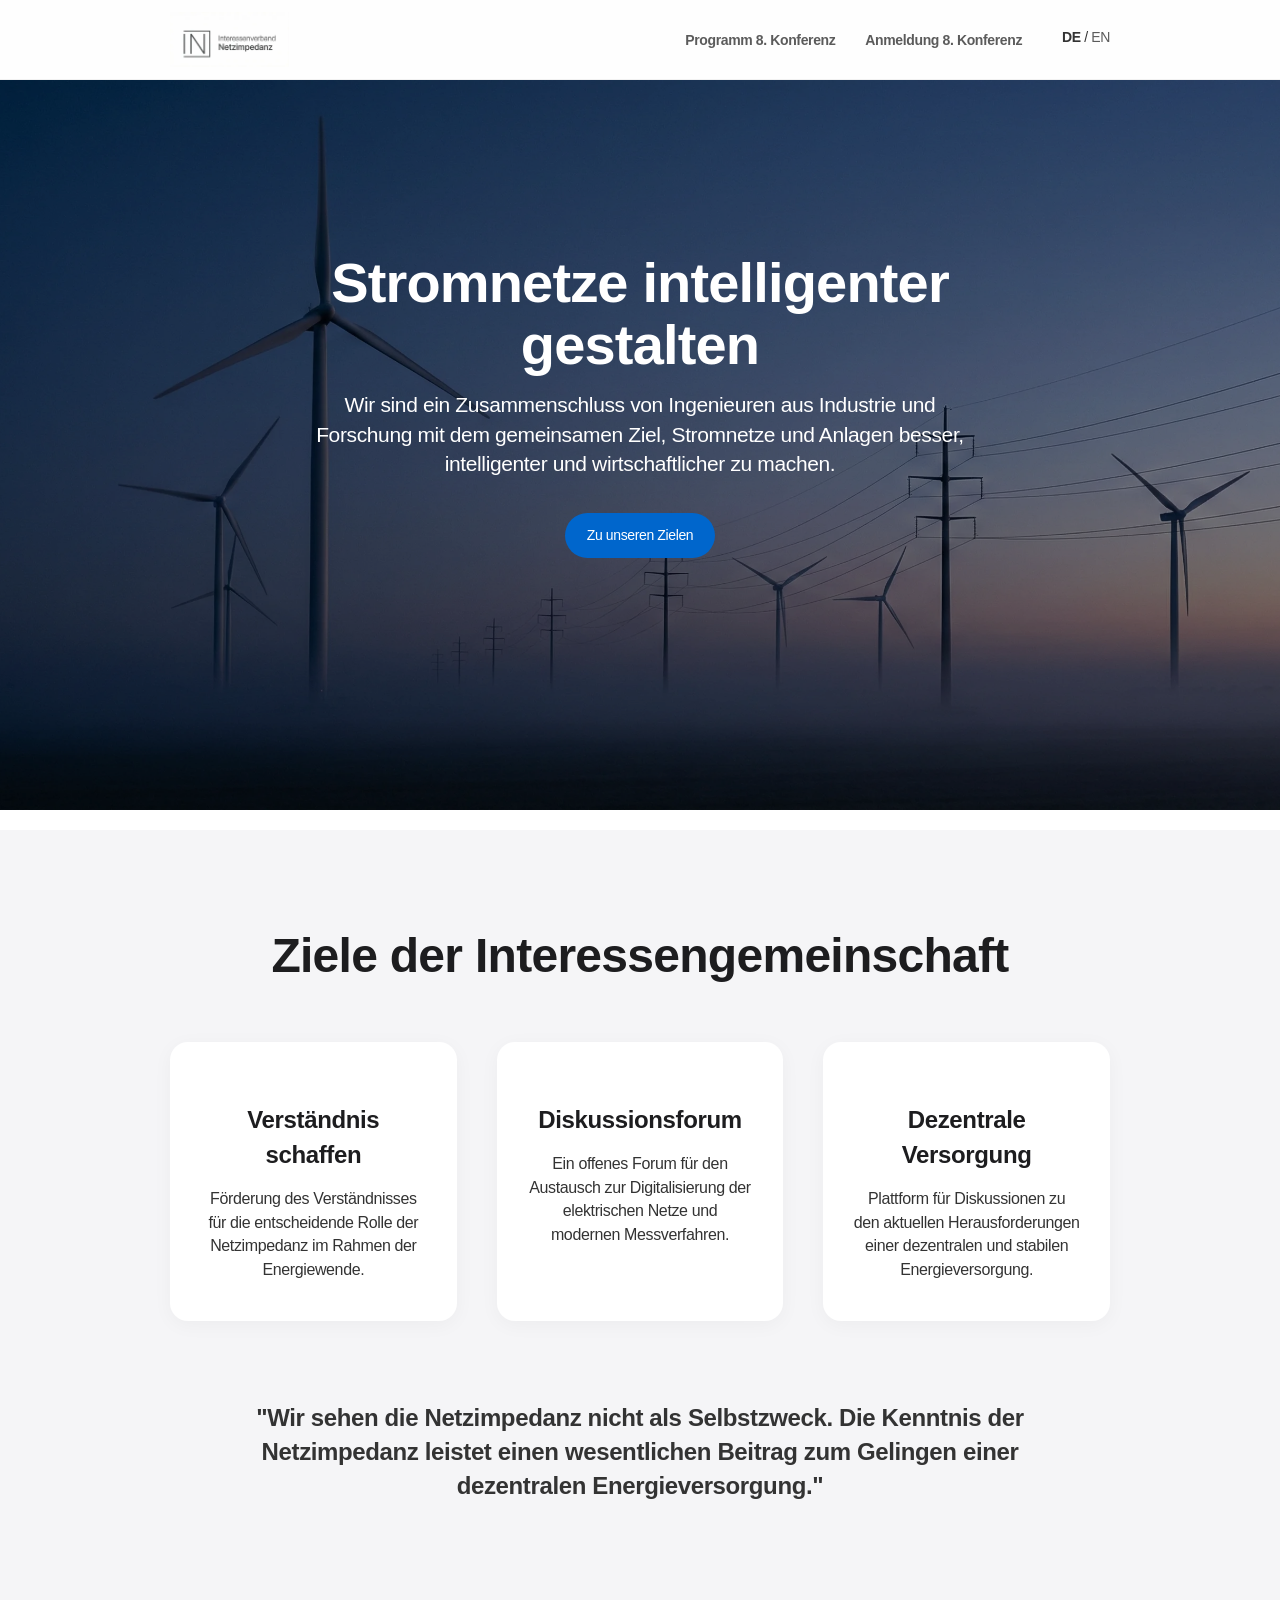
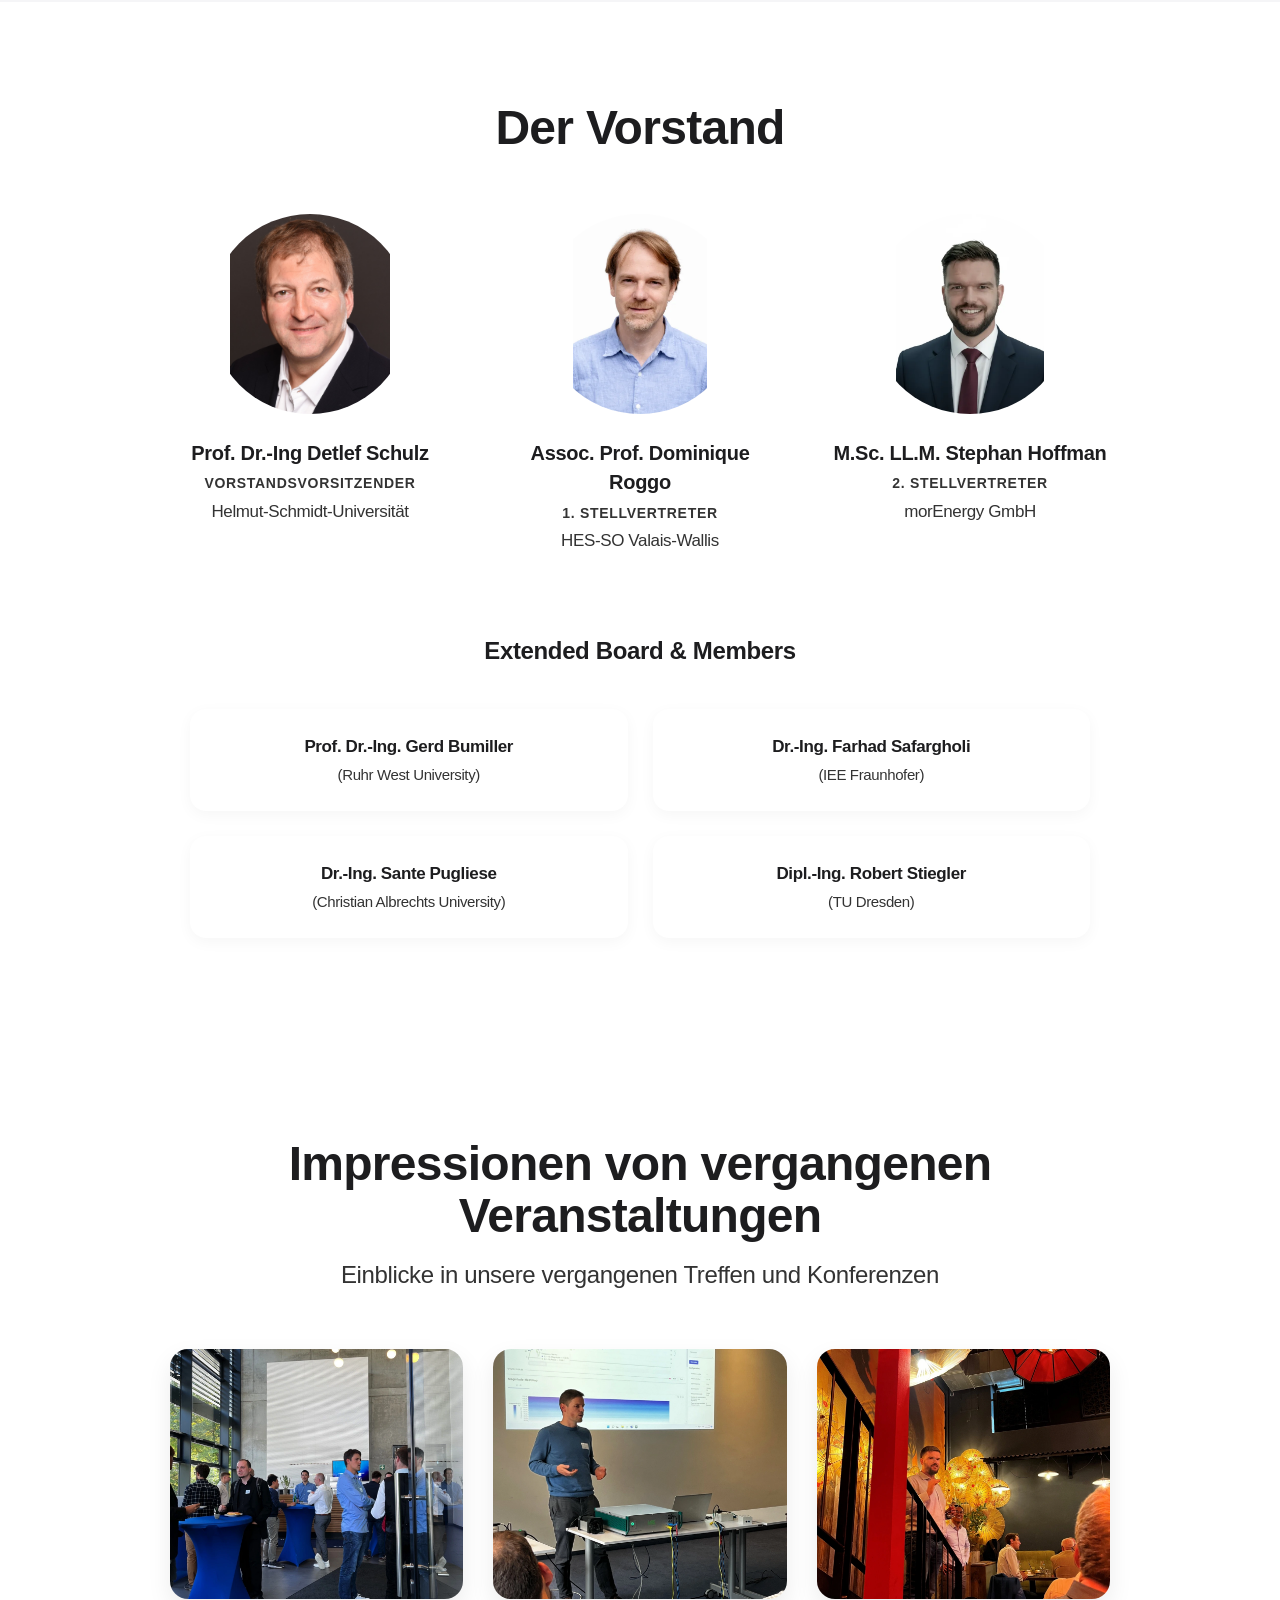
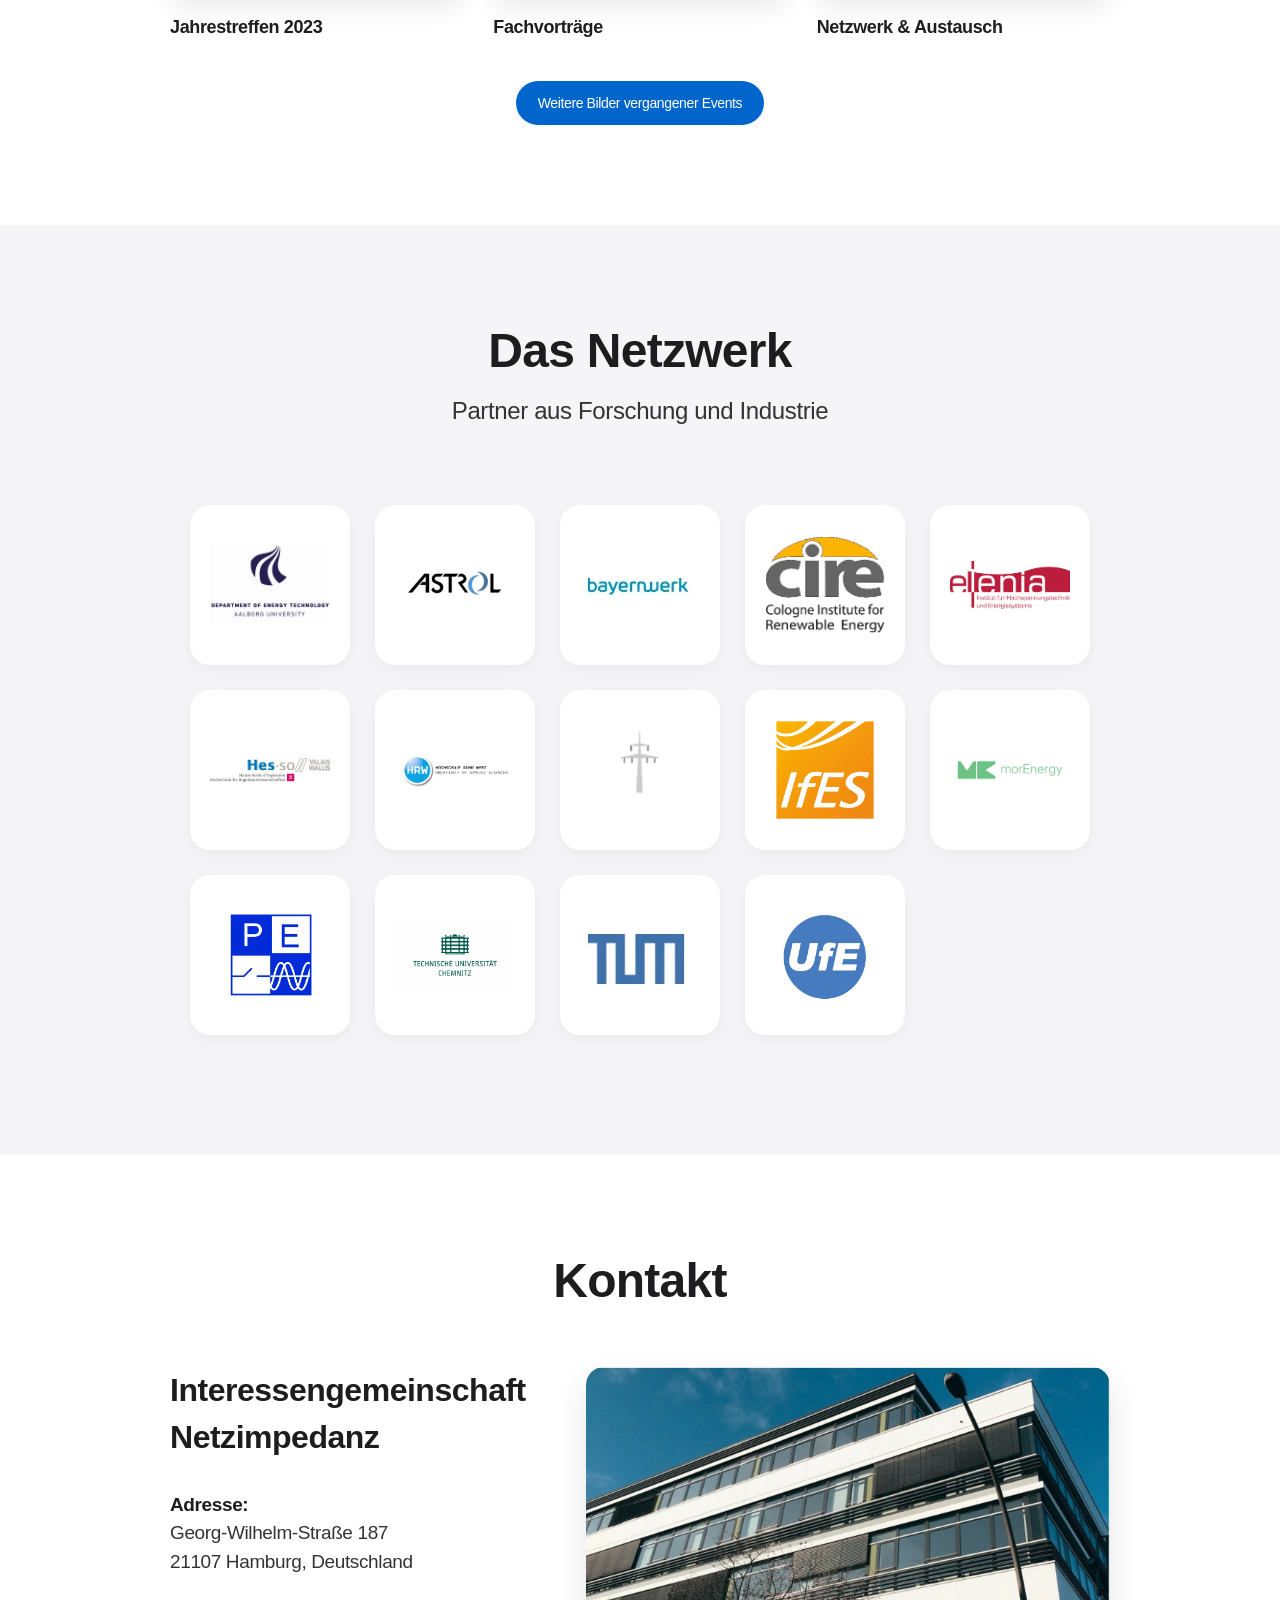
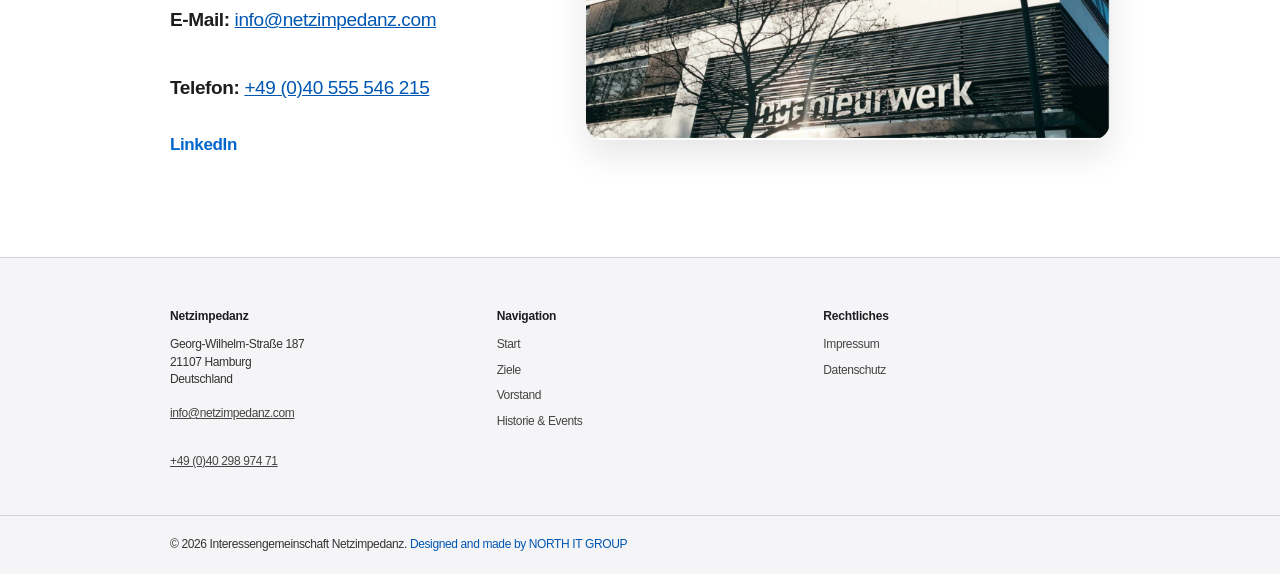
==== commit eb85499e: "Startseite: Schulz-Portrait ausschließlich als Portrait_schulz.jpg laden Made-with: Cursor" ====
--- a/index.html
+++ b/index.html
@@ -79,7 +79,7 @@
     <div class="grid-3 team-grid">
       <div class="team-card">
         <div class="team-img">
-          <img src="bilder/detlef_schulz.webp" alt="Prof. Dr.-Ing Detlef Schulz">
+          <img src="bilder/Portrait_schulz.jpg" alt="Prof. Dr.-Ing Detlef Schulz">
         </div>
         <h3>Prof. Dr.-Ing Detlef Schulz</h3>
         <p class="role">Vorstandsvorsitzender</p>
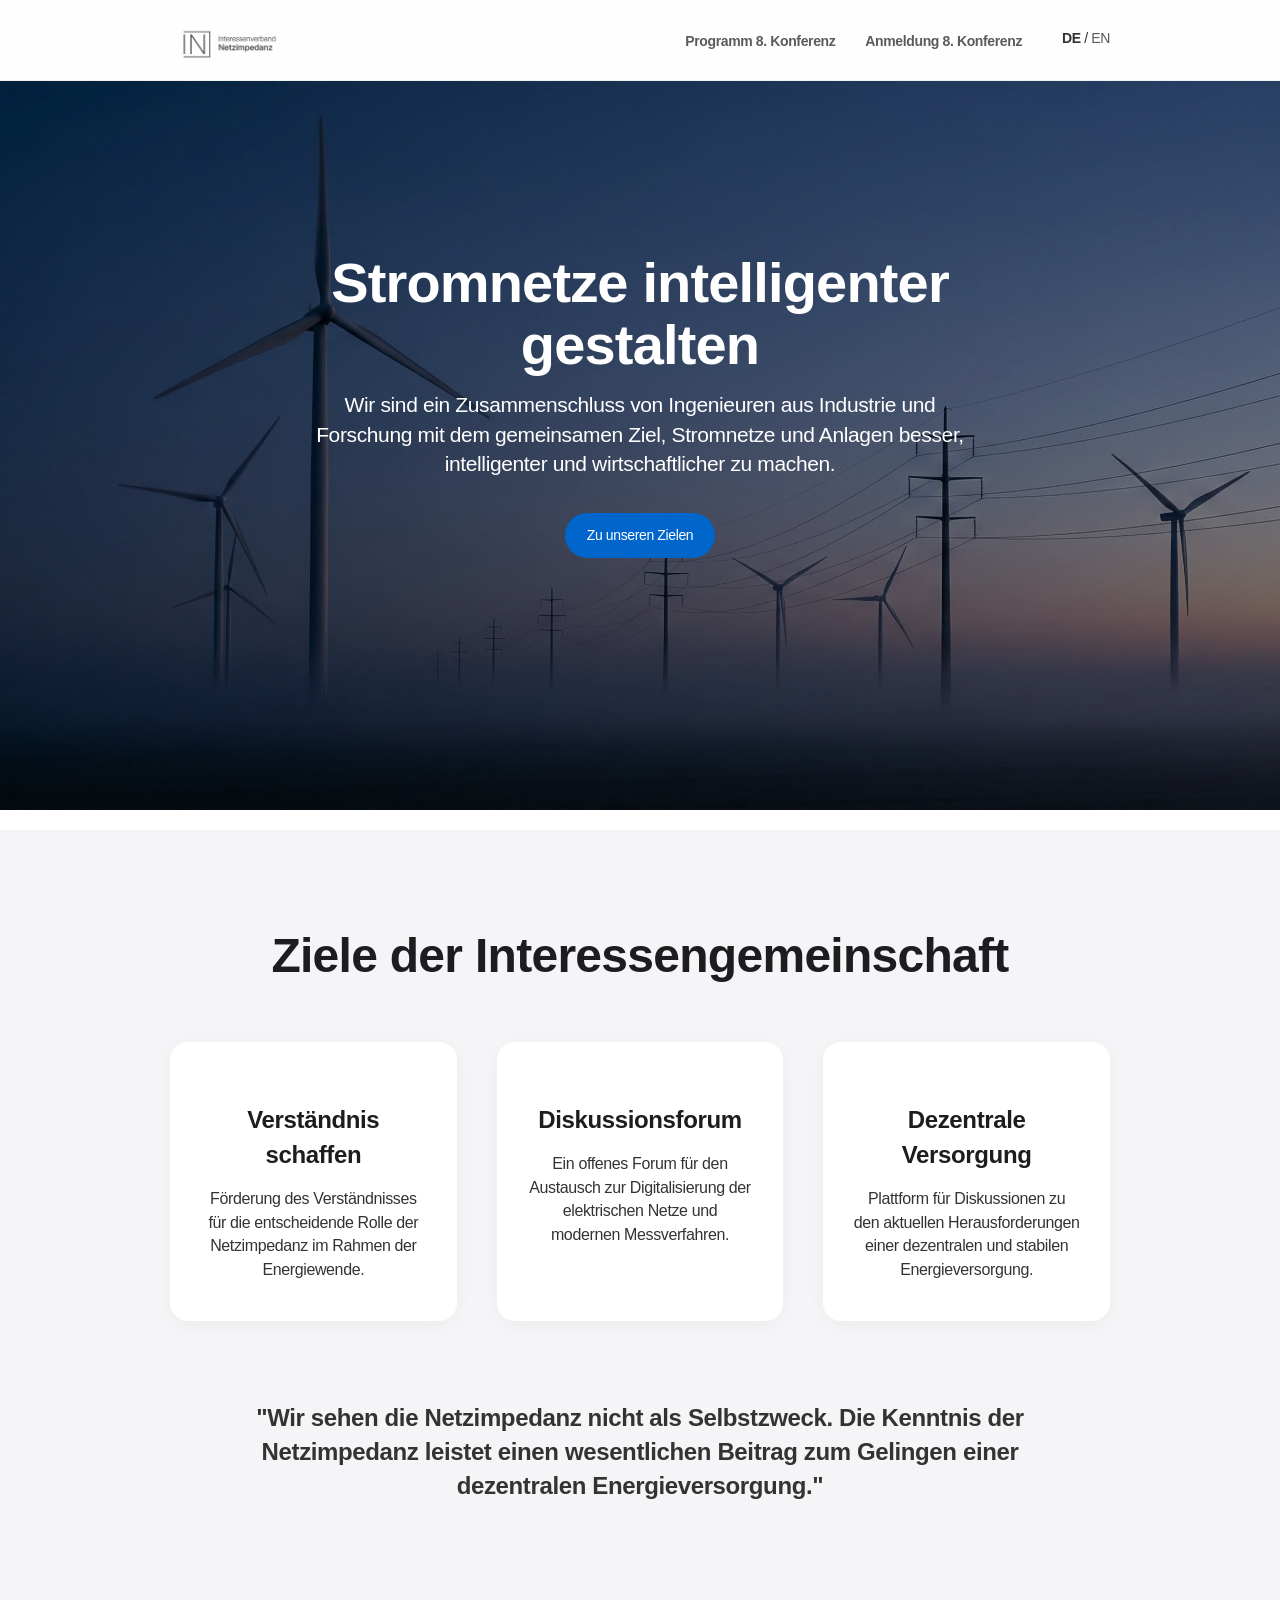
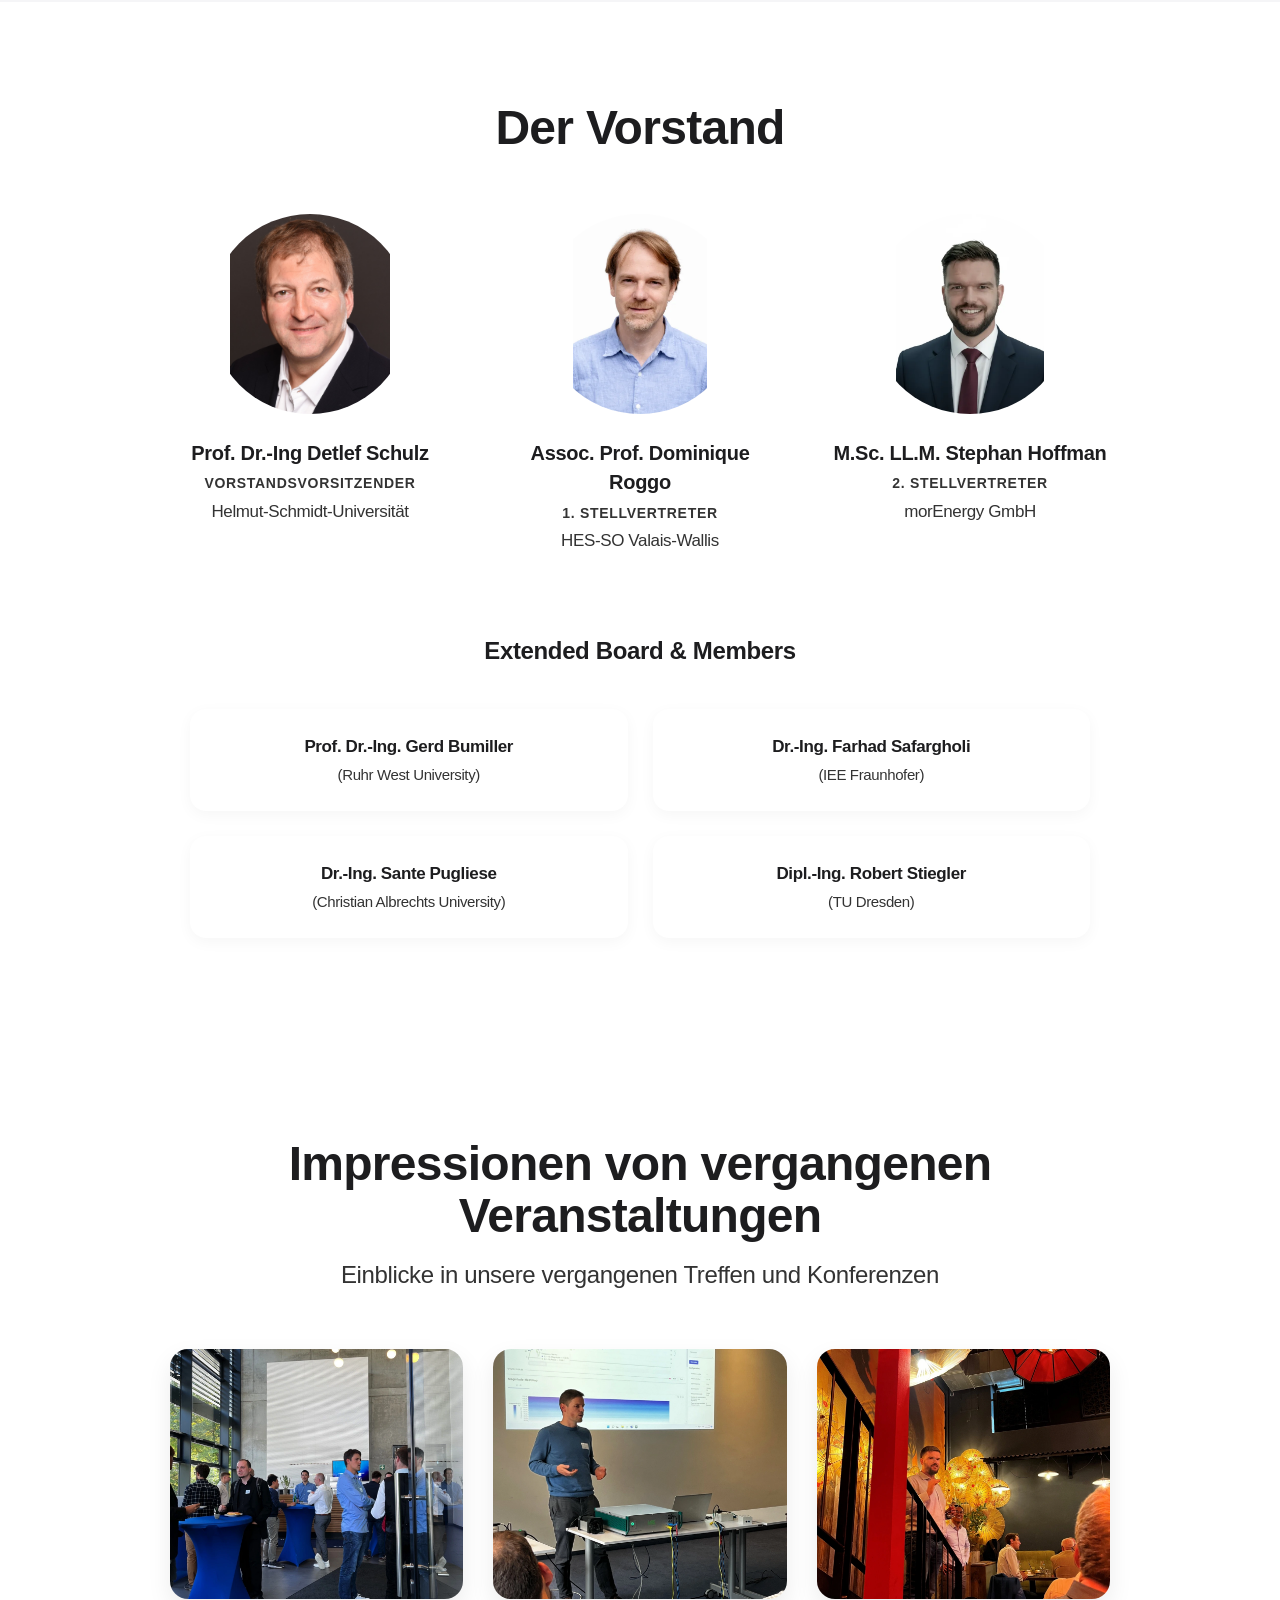
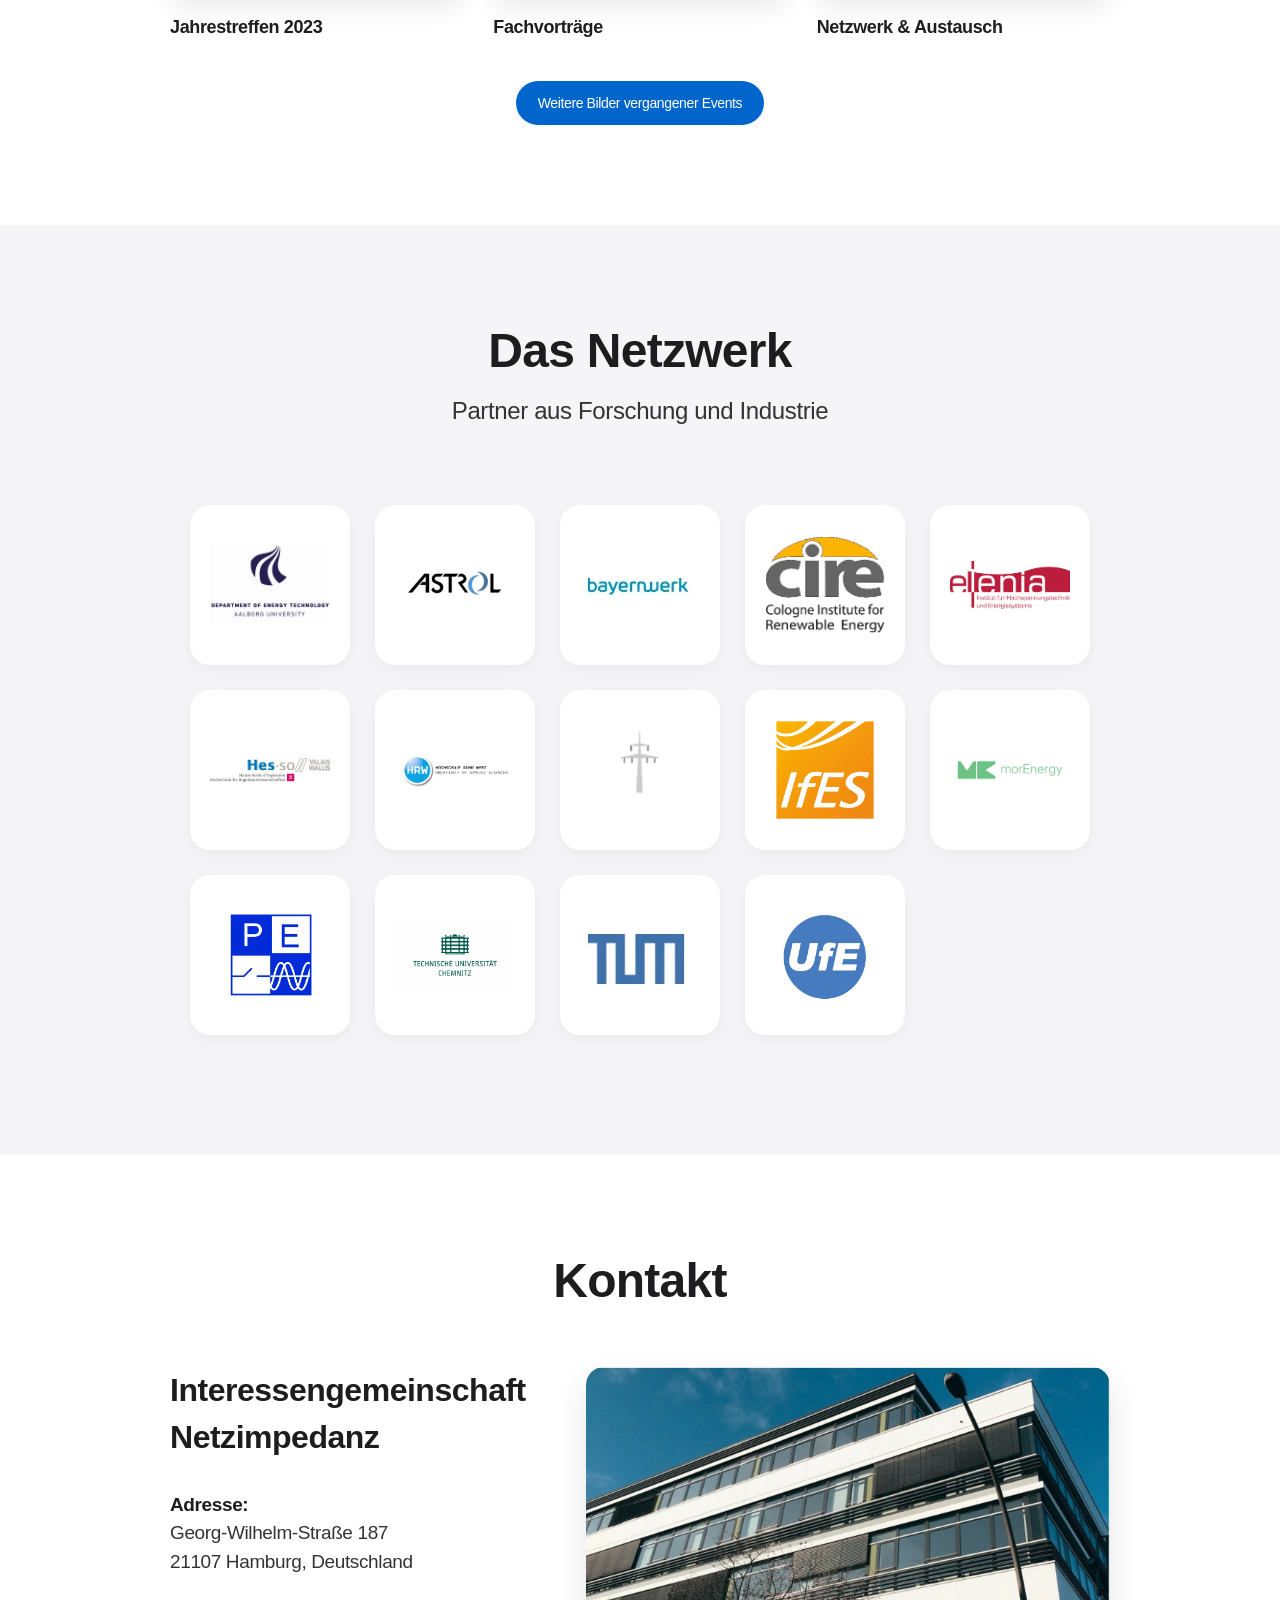
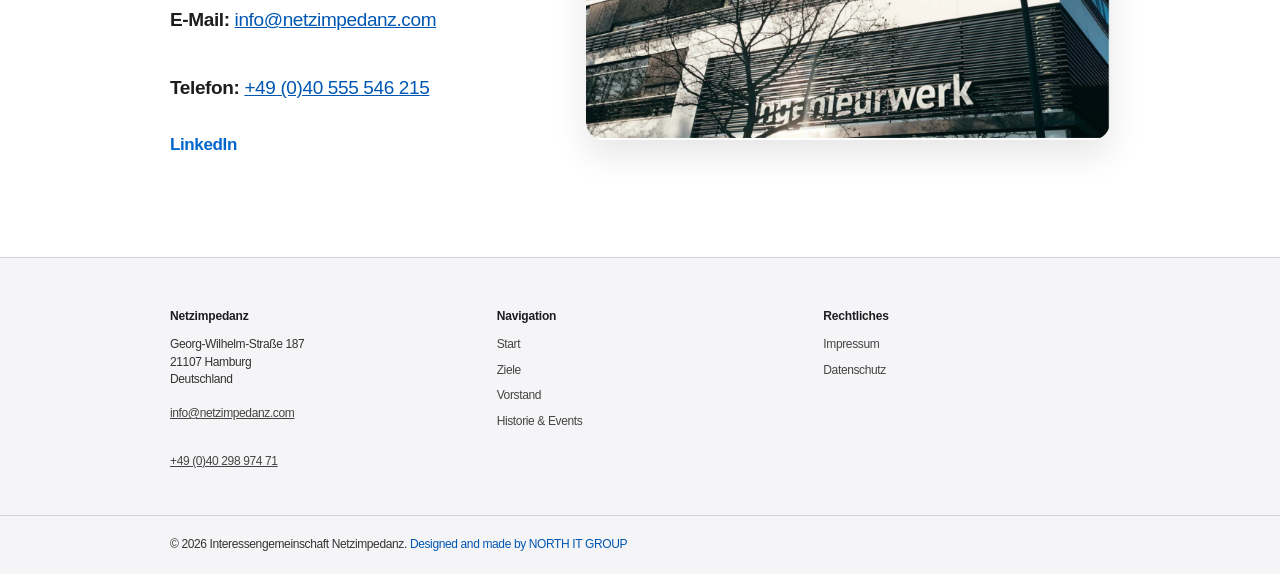
==== commit 613d965e: "Mobile: iPhone 12+ (Safe Area, schmale Viewports, Programm) - viewport-fit=cover siteweit für env(sa" ====
--- a/index.html
+++ b/index.html
@@ -2,7 +2,7 @@
 <html lang="de">
 <head>
   <meta charset="UTF-8">
-  <meta name="viewport" content="width=device-width, initial-scale=1.0">
+  <meta name="viewport" content="width=device-width, initial-scale=1, viewport-fit=cover">
 
   <title>Interessengemeinschaft Netzimpedanz</title>
   <meta name="description" content="Interessengemeinschaft Netzimpedanz - Ein Zusammenschluss von Ingenieuren aus Industrie und Forschung zur Optimierung der Stromnetze. Sitz in Hamburg.">
--- a/style.css
+++ b/style.css
@@ -22,6 +22,11 @@
     -moz-osx-font-smoothing: grayscale;
 }
 
+html {
+    -webkit-text-size-adjust: 100%;
+    text-size-adjust: 100%;
+}
+
 body {
     font-family: var(--font-stack);
     background-color: var(--bg-color);
@@ -30,7 +35,8 @@
     font-weight: 400;
     letter-spacing: -0.022em;
     font-size: 17px;
-    padding-top: var(--nav-height); /* Verhindert, dass Inhalt hinter Header rutscht */
+    padding-top: calc(var(--nav-height) + env(safe-area-inset-top, 0px)); /* Header inkl. Notch */
+    padding-bottom: env(safe-area-inset-bottom, 0px);
 }
 
 h1, h2, h3 {
@@ -62,7 +68,8 @@
 .container {
     max-width: var(--container-width);
     margin: 0 auto;
-    padding: 0 20px;
+    padding-left: max(20px, env(safe-area-inset-left, 0px));
+    padding-right: max(20px, env(safe-area-inset-right, 0px));
 }
 
 .section {
@@ -511,6 +518,9 @@
 }
 
 @media (max-width: 768px) {
+    .section {
+        padding: 72px 0;
+    }
     .section-title {
         font-size: 36px;
     }
@@ -526,6 +536,18 @@
     .footer-grid {
         grid-template-columns: 1fr;
         text-align: left;
+    }
+}
+
+/* Schmale Phones (z. B. iPhone 12–15, 390–430 CSS-Pixel) */
+@media (max-width: 430px) {
+    .section {
+        padding: 48px 0;
+    }
+    .section-title {
+        font-size: 28px;
+        line-height: 1.12;
+        margin-bottom: 36px;
     }
 }
 
--- a/header.css
+++ b/header.css
@@ -4,9 +4,12 @@
 .header {
     position: fixed;
     top: 0;
+    left: 0;
+    right: 0;
     width: 100%;
-    /* Greift auf die Variable aus style.css zu - wird unten definiert */
-    height: var(--nav-height);
+    box-sizing: border-box;
+    padding-top: env(safe-area-inset-top, 0px);
+    min-height: calc(var(--nav-height) + env(safe-area-inset-top, 0px));
     z-index: 9999;
     background-color: #FEFEFE; /* weiß, passend zum Logo */
     border-bottom: 1px solid rgba(0,0,0,0.05); /* Sehr dezente Linie */
@@ -14,13 +17,14 @@
 
 /* Flexbox Layout für den Inhalt */
 .header-container {
-    height: 100%;
+    height: var(--nav-height);
     display: flex;
     justify-content: space-between;
     align-items: center;
     max-width: var(--container-width);
     margin: 0 auto;
-    padding: 0 20px;
+    padding-left: max(20px, env(safe-area-inset-left, 0px));
+    padding-right: max(20px, env(safe-area-inset-right, 0px));
 }
 
 /* Logo Anpassung */
@@ -95,8 +99,9 @@
     .nav-list {
         position: absolute;
         right: 0;
-        top: var(--nav-height);
-        height: calc(100vh - var(--nav-height));
+        top: calc(var(--nav-height) + env(safe-area-inset-top, 0px));
+        height: calc(100vh - var(--nav-height) - env(safe-area-inset-top, 0px));
+        padding-bottom: env(safe-area-inset-bottom, 0px);
         background-color: #ffffff;
         display: flex;
         flex-direction: column;
@@ -118,7 +123,15 @@
     }
 
     .burger {
-        display: block;
+        display: flex;
+        flex-direction: column;
+        align-items: center;
+        justify-content: center;
+        min-width: 44px;
+        min-height: 44px;
+        margin: -8px -8px -8px 0;
+        padding: 8px;
+        box-sizing: content-box;
     }
 }
 
